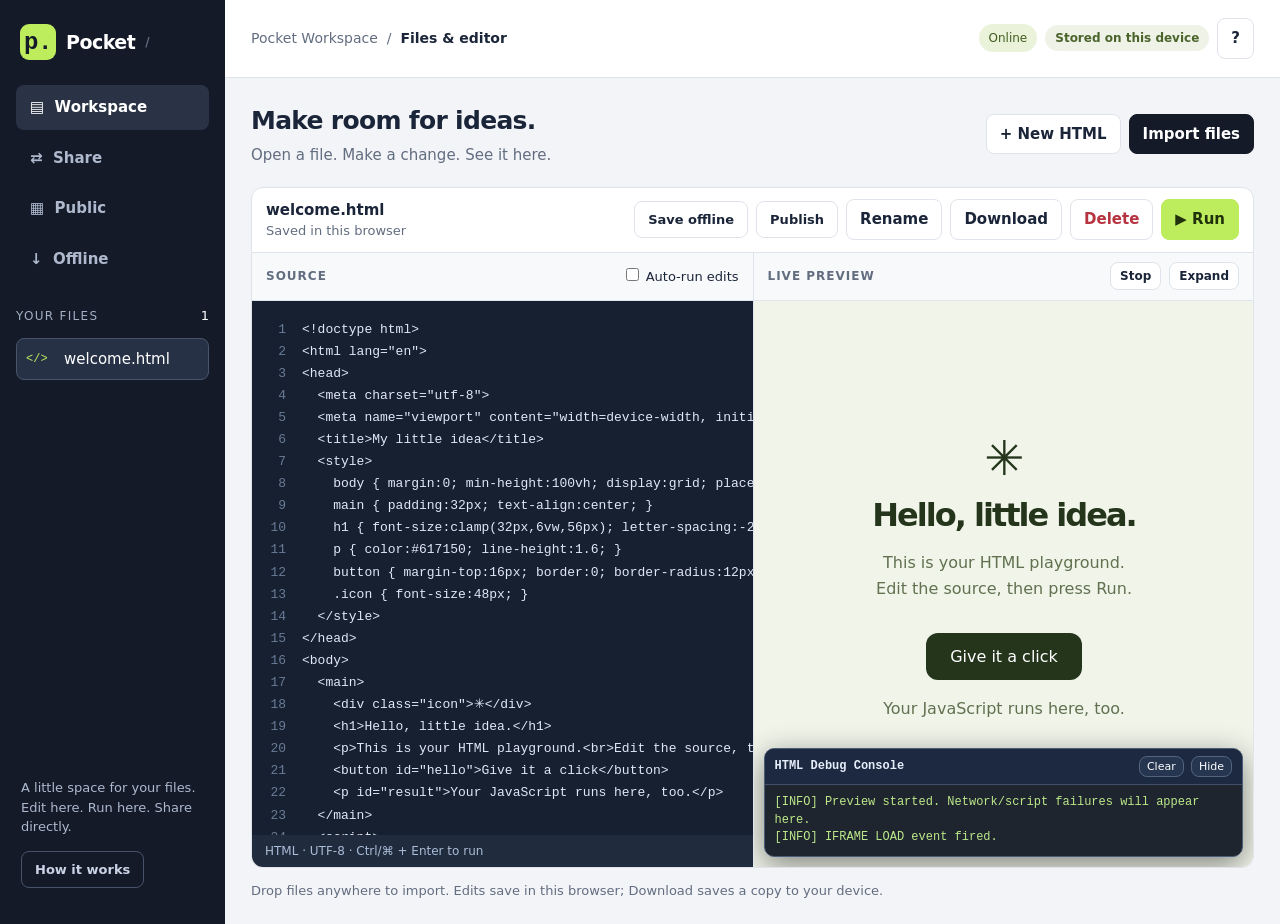
==== index.html @ 528814e5 "update 8" ====
<!doctype html>
<html lang="en"><head><meta charset="utf-8"><meta name="viewport" content="width=device-width,initial-scale=1"><meta name="theme-color" content="#141a28"><title>Pocket Workspace — create, share, keep offline</title><link rel="manifest" href="./manifest.webmanifest"><link rel="icon" href="./icon.svg" type="image/svg+xml">
<style>
:root{color-scheme:light;--bg:#f3f4f7;--paper:#fff;--ink:#1b2539;--muted:#626d80;--line:#dfe3eb;--accent:#bdec5c;--dark:#141a28;--blue:#335bd9}*{box-sizing:border-box}body{margin:0;font:15px/1.5 system-ui,-apple-system,BlinkMacSystemFont,"Segoe UI",sans-serif;color:var(--ink);background:var(--bg)}button,input,textarea,select{font:inherit}button{cursor:pointer;border:1px solid var(--line);border-radius:8px;background:#fff;color:var(--ink);padding:8px 13px;font-weight:600;white-space:nowrap}button:hover:not(:disabled){background:#eef1f7}button:disabled{opacity:.45;cursor:not-allowed}button.primary{background:var(--accent);border-color:var(--accent);color:#20310b}button.dark{background:var(--dark);color:white;border-color:var(--dark)}button.quiet{background:transparent}button.danger{color:#b63340}button:focus-visible,input:focus-visible,textarea:focus-visible,select:focus-visible{outline:3px solid #799bf5;outline-offset:2px}input,select{padding:9px 11px;border:1px solid var(--line);border-radius:7px;min-width:0;background:var(--paper);color:var(--ink)}textarea{resize:vertical}h1,h2,h3,p{margin:0}h2{font-size:25px;letter-spacing:-.7px}h3{font-size:16px}.muted{color:var(--muted)}.small{font-size:13px}.row{display:flex;align-items:center;gap:8px;flex-wrap:wrap}.spread{justify-content:space-between}.stack{display:grid;gap:14px}.hidden,[hidden]{display:none!important}.app{display:grid;grid-template-columns:225px minmax(0,1fr);min-height:100dvh}.sidebar{background:var(--dark);color:#fff;padding:24px 16px;display:flex;flex-direction:column;gap:25px;min-width:0}.brand{display:flex;gap:10px;align-items:center;padding:0 4px;font-size:19px;font-weight:750;letter-spacing:-.5px}.logo{background:var(--accent);color:var(--dark);border-radius:9px;font:700 24px monospace;display:grid;place-items:center;width:36px;height:36px}.sidebar nav{display:grid;gap:6px}.nav{border:0;color:#aeb9ce;text-align:left;background:transparent;padding:11px 14px}.nav.active{background:#2a3345;color:#fff}.sidebar .nav:hover{background:#252f41;color:#fff}.sidecaption{text-transform:uppercase;letter-spacing:1.3px;font-size:12px;color:#a2aec4}.filelist{display:grid;gap:5px;max-height:50dvh;overflow:auto;margin-top:12px}.fileitem{display:flex;align-items:center;gap:10px;min-width:0;background:transparent;border:1px solid transparent;color:#c4cede;text-align:left;font-weight:400;padding:9px}.fileitem:hover:not(:disabled){background:#252f41}.fileitem.active{border-color:#47556a;background:#263146;color:#fff}.fileitem span:last-child{overflow:hidden;text-overflow:ellipsis;white-space:nowrap}.fileicon{color:var(--accent);font:12px monospace;width:28px;flex-shrink:0}.sidebottom{margin-top:auto;color:#aeb9ce;font-size:13px;padding:12px 5px}.sidebottom button{color:#cbd4e6;border-color:#485368;margin-top:14px}.main{min-width:0}.topbar{display:flex;align-items:center;justify-content:space-between;gap:12px;padding:18px 26px;background:var(--paper);border-bottom:1px solid var(--line)}.crumb{color:var(--muted);font-size:14px}.crumb b{color:var(--ink)}.badge{border-radius:100px;background:#eef2e7;color:#4b642b;padding:4px 10px;font-size:12px;font-weight:650}.content{padding:24px 26px;max-width:1800px;margin:auto}.heading{display:flex;justify-content:space-between;align-items:center;gap:15px;margin-bottom:20px}.heading p{margin-top:5px}.toolbar{border:1px solid var(--line);background:#fff;border-radius:12px 12px 0 0;padding:11px 14px;display:flex;justify-content:space-between;align-items:center;gap:10px;flex-wrap:wrap}.filename{max-width:40vw;text-overflow:ellipsis;white-space:nowrap;overflow:hidden;font-weight:650}.workspace{border:1px solid var(--line);border-top:0;border-radius:0 0 12px 12px;background:var(--paper);overflow:hidden;display:grid;grid-template-columns:1fr 1fr;height:calc(100dvh - 285px);min-height:420px}.pane{min-width:0;display:flex;flex-direction:column;overflow:hidden}.pane+.pane{border-left:1px solid var(--line)}.panehead{padding:10px 14px;background:#f8f9fb;border-bottom:1px solid var(--line);display:flex;justify-content:space-between;align-items:center;height:48px;flex-shrink:0}.panehead button{font-size:12px;padding:4px 9px}.panehead span{font-size:12px;letter-spacing:1px;font-weight:700;color:var(--muted)}.codewrap{display:flex;flex:1;min-height:0;background:#172030;color:#dbe5f5;position:relative}.gutter{padding:18px 10px 18px 15px;white-space:pre;text-align:right;color:#697b96;font:13px/1.7 ui-monospace,SFMono-Regular,Consolas,monospace;overflow:hidden;user-select:none;min-width:44px}.editor{border:0;outline:0!important;border-radius:0;background:transparent;color:#e0e8f7;font:13px/1.7 ui-monospace,SFMono-Regular,Consolas,monospace;padding:18px 16px 18px 6px;resize:none;white-space:pre;tab-size:2;flex:1;min-width:0;min-height:0;overflow:auto}.editor::selection{background:#385783}.editor:disabled{opacity:.6}.editorfoot{font-size:12px;padding:7px 13px;background:#202b3e;color:#abbcd7}.preview{flex:1;position:relative;min-height:0;display:flex;align-items:center;justify-content:center;overflow:auto;background:#fff}.preview iframe{width:100%;height:100%;border:0;display:block;background:#fff}.preview img{max-width:100%;max-height:100%;object-fit:contain}.preview video{max-width:100%;max-height:100%}.preview audio{max-width:90%;width:380px}.preview pre{align-self:stretch;white-space:pre-wrap;overflow:auto;padding:20px;width:100%;font:14px/1.7 monospace}.empty{padding:35px;text-align:center;max-width:470px}.empty .big{font-size:40px;margin-bottom:12px;color:#8b97aa}.empty p{margin:8px 0 16px}.footnote{font-size:13px;color:var(--muted);margin-top:13px}.full-preview .editorpane{display:none}.full-preview .workspace{grid-template-columns:1fr}.full-preview .pane+.pane{border-left:0}.mobiletabs{display:none}.sharegrid{display:grid;grid-template-columns:340px minmax(0,1fr);gap:20px;align-items:start}.card{background:var(--paper);border:1px solid var(--line);border-radius:12px;padding:22px}.card h3{margin-bottom:10px}.label{font-size:13px;font-weight:650;display:block;margin-bottom:6px}.code{font:700 23px ui-monospace,Consolas,monospace;letter-spacing:3px;background:#f3f6ec;padding:16px;text-align:center;border:1px dashed #becfa3;border-radius:8px;color:#31441e;user-select:all}.divider{height:1px;background:var(--line);margin:18px 0}.status{border-radius:8px;background:#eef1f7;padding:10px 12px;font-size:14px;overflow-wrap:anywhere}.status.connected{background:#edf7db;color:#39571c}.messages{height:280px;overflow:auto;background:#f7f8fa;border:1px solid var(--line);border-radius:8px;padding:14px;display:flex;flex-direction:column;gap:10px;margin:14px 0}.message{border:1px solid var(--line);background:white;padding:10px 12px;border-radius:9px;max-width:90%;align-self:flex-start;overflow-wrap:anywhere;white-space:pre-wrap}.message.mine{background:#edf5dd;border-color:#d5e5ba;align-self:flex-end}.message label{display:block;color:var(--muted);font-size:11px;margin-bottom:3px}.message button{font-size:12px;padding:2px 6px;margin-top:7px;display:block}.message.system{font-size:12px;background:transparent;border:0;align-self:center;text-align:center;color:var(--muted)}.compose{display:flex;gap:8px}.compose textarea{border:1px solid var(--line);border-radius:8px;padding:10px;min-width:0;flex:1;min-height:70px}.transfers{display:grid;gap:10px;margin-top:14px}.transfer{border:1px solid var(--line);border-radius:8px;padding:12px;overflow-wrap:anywhere}.transfer progress{width:100%;height:7px;accent-color:#668d22;margin-top:10px}.transfer .row{margin-top:8px}.transfer p{font-size:13px;color:var(--muted);margin:5px 0}dialog{border:1px solid var(--line);border-radius:14px;padding:26px;max-width:570px;width:calc(100% - 32px);color:var(--ink);box-shadow:0 20px 100px #0003}dialog::backdrop{background:#10182a99;backdrop-filter:blur(4px)}dialog h2{font-size:22px;margin-bottom:14px}dialog p{margin-bottom:13px}dialog ul,dialog ol{padding-left:23px}dialog li{margin:8px 0}.toast{position:fixed;bottom:24px;left:50%;transform:translateX(-50%);max-width:90%;background:#18243a;color:white;border-radius:9px;padding:12px 20px;box-shadow:0 6px 25px #0003;z-index:10;font-size:14px}.dropcover{position:fixed;inset:12px;background:#172030ef;border:3px dashed var(--accent);border-radius:16px;color:white;z-index:20;display:grid;place-items:center;font-size:28px;pointer-events:none}details summary{cursor:pointer;font-weight:650;font-size:14px}details p{font-size:13px;color:var(--muted);margin-top:9px}.longinput{width:100%}@media(min-width:1600px){.workspace{height:calc(100dvh - 275px)}}@media(max-width:1100px){.app{grid-template-columns:185px 1fr}.sidebar{padding:20px 10px}.content{padding:20px 18px}.topbar{padding:16px 18px}.sharegrid{grid-template-columns:1fr}.sharegrid>.card:first-child{max-width:none}.filename{max-width:30vw}.toolbar button{padding:7px 9px}}@media(max-width:720px){.app{display:block}.sidebar{padding:12px 14px;gap:10px}.brand{font-size:17px}.logo{width:29px;height:29px;font-size:20px}.sidebar nav{display:flex;position:absolute;right:10px;top:10px}.nav{padding:8px 10px}.filearea{border-top:1px solid #344058;padding-top:10px}.filelist{display:flex;overflow:auto;margin-top:6px;max-height:100px}.fileitem{flex-shrink:0;max-width:220px}.sidebottom{display:none}.sidecaption{font-size:11px}.topbar{padding:10px 14px}.topbar .badge{display:none}.content{padding:17px 12px}.heading{align-items:flex-start;gap:10px}.heading h2{font-size:22px}.heading p{font-size:13px}.heading button{font-size:13px;padding:7px 9px}.toolbar{padding:10px}.filename{max-width:72vw}.toolbar>.row{gap:5px}.toolbar button{font-size:12px}.workspace{display:block;height:62dvh;min-height:360px}.pane{height:100%}.pane+.pane{border:0}.mobiletabs{display:flex;margin-bottom:10px;gap:8px}.mobiletabs button{flex:1}.mobiletabs .selected{background:var(--dark);color:white}.workspace .previewpane{display:none}.show-preview .workspace .editorpane{display:none}.show-preview .workspace .previewpane{display:flex}.card{padding:17px}.sharegrid{gap:15px}.heading .row{flex-wrap:wrap;justify-content:flex-end}.editor{font-size:14px}.gutter{font-size:14px}}
.debugbox{position:absolute;left:10px;right:10px;bottom:10px;max-height:42%;z-index:50;background:#101722ee;color:#e7eefb;border:1px solid #4b5d78;border-radius:10px;box-shadow:0 8px 30px #0007;font:12px/1.45 ui-monospace,Consolas,monospace;overflow:hidden}.debughead{display:flex;align-items:center;justify-content:space-between;padding:7px 10px;background:#1c2940;border-bottom:1px solid #41516a}.debuglog{padding:9px 10px;overflow:auto;max-height:240px;white-space:pre-wrap;overflow-wrap:anywhere}.debuglog .err{color:#ffb4b4}.debuglog .warn{color:#ffe39a}.debuglog .ok{color:#bde88a}.debughead button{font:11px system-ui;padding:3px 7px;background:#263650;color:#fff;border-color:#53647e}</style><link rel="stylesheet" href="./features.css"></head><body>
<div class="app"><aside class="sidebar"><div class="brand"><span class="logo">p.</span>Pocket<span class="muted" style="font-size:12px">/</span></div><nav aria-label="Main"><button class="nav active" id="workspaceNav">▤ &nbsp;Workspace</button><button class="nav" id="shareNav">⇄ &nbsp;Share</button><button class="nav" id="galleryNav">▦ &nbsp;Public</button><button class="nav" id="offlineNav">↓ &nbsp;Offline</button></nav><div class="filearea"><div class="row spread"><span class="sidecaption">Your files</span><span class="small" id="fileCount">0</span></div><div class="filelist" id="fileList"></div></div><div class="sidebottom">A little space for your files.<br>Edit here. Run here. Share directly.<br><button class="quiet" id="helpSide">How it works</button></div></aside>
<main class="main"><div class="offlinebanner">Offline mode · frozen copies stay exactly as saved.</div><header class="topbar"><div class="crumb">Pocket Workspace &nbsp;/&nbsp; <b id="sectionName">Files & editor</b></div><div class="row"><span class="connectionpill" id="networkPill">Online</span><span class="badge" id="storageBadge">Stored on this device</span><button id="helpBtn" class="quiet" aria-label="Help">?</button></div></header>
<section id="workSection" class="content"><div class="heading"><div><h2>Make room for ideas.</h2><p class="muted">Open a file. Make a change. See it here.</p></div><div class="row"><button id="newBtn">+ New HTML</button><button class="dark" id="uploadBtn">Import files</button></div></div>
<div class="mobiletabs"><button id="editorTab" class="selected">Editor</button><button id="previewTab">Preview</button></div>
<div class="toolbar"><div><div class="filename" id="fileName">welcome.html</div><div class="small muted" id="saveStatus" role="status">Ready</div></div><div class="row"><button id="saveOfflineBtn" class="featureaction">Save offline</button><button id="publishBtn" class="featureaction">Publish</button><button id="renameBtn" title="Rename selected file">Rename</button><button id="downloadBtn">Download</button><button id="deleteBtn" class="danger" title="Delete selected file">Delete</button><button id="runBtn" class="primary">▶ Run</button></div></div>
<div class="workspace"><section class="pane editorpane"><div class="panehead"><span>SOURCE</span><label class="small"><input type="checkbox" id="autoRun"> Auto-run edits</label></div><div class="codewrap"><div id="gutter" class="gutter" aria-hidden="true">1</div><textarea class="editor" id="editor" aria-label="File source editor" spellcheck="false" autocapitalize="off" autocomplete="off" autocorrect="off" wrap="off"></textarea></div><div class="editorfoot" id="editorInfo">HTML · UTF-8 · Ctrl/⌘ + Enter to run</div></section><section class="pane previewpane"><div class="panehead"><span>LIVE PREVIEW</span><div class="row"><button id="stopBtn">Stop</button><button id="expandBtn">Expand</button></div></div><div class="preview" id="preview"><div class="empty"><div class="big">▷</div><h3>Your file runs right here.</h3><p class="muted">Press Run to start the preview.</p></div></div></section></div><p class="footnote">Drop files anywhere to import. Edits save in this browser; Download saves a copy to your device.</p></section>
<section id="shareSection" class="content hidden"><div class="heading"><div><h2>From your screen to theirs.</h2><p class="muted">Pair two devices to send text and files.</p></div></div><div class="sharegrid"><div class="card stack"><div><h3>1. Make yourself available</h3><p class="muted small">Open this site on both devices, then enable sharing on each.</p></div><button id="enableShare" class="primary">Enable sharing</button><div><span class="label">Your connection code</span><div class="code" id="myCode">— — — —</div></div><button id="copyCode" disabled>Copy code</button><div class="divider" style="margin:0"></div><div><h3>2. Connect to a friend</h3><label class="label" for="remoteCode">Their connection code</label><input id="remoteCode" class="longinput" maxlength="9" placeholder="ABCD-EFGH" autocomplete="off" autocapitalize="characters" spellcheck="false"></div><button id="connectBtn" class="dark" disabled>Connect</button><div id="connectionStatus" class="status" role="status">Sharing is off</div><button id="disconnectBtn" class="hidden">Disconnect</button><div id="connectionRequest" class="hidden transfer"><strong id="requestText"></strong><div class="row"><button id="acceptConnection" class="primary">Accept</button><button id="rejectConnection">Decline</button></div></div><details><summary>Connection details</summary><p>Works on most home Wi-Fi networks. Internet is needed for the connection code service (PeerJS) and STUN. Your text and file contents use an encrypted WebRTC connection, not GitHub storage.</p><p>No automatic network scan. Codes can also work across networks; this is not restricted to your Wi-Fi. Guest Wi-Fi, VPNs, firewalls, or blocked peer connections may prevent pairing. There is no TURN relay configured.</p><p>Keep both pages open and devices awake. Share your code only with the person you want to connect to, and compare codes before accepting. One connection at a time.</p></details></div>
<div class="stack"><div class="card"><div class="row spread"><h3 style="margin:0">Text exchange</h3><span class="small muted">This session only</span></div><div class="messages" id="messages" role="log" aria-label="Text conversation"><div class="message system">Connect to send a note, a link, or a snippet.</div></div><form id="chatForm" class="compose"><textarea id="chatInput" maxlength="4000" aria-label="Message" placeholder="Write something to share…" disabled></textarea><button id="sendText" class="dark" disabled>Send</button></form></div><div class="card"><h3>File transfer</h3><p class="muted small">Send any file up to 100 MB. The other person chooses whether to accept it.</p><div class="row" style="margin-top:15px"><button id="sendFile" class="primary" disabled>Choose file to send</button><button id="sendCurrent" disabled>Send selected workspace file</button></div><div id="transfers" class="transfers"></div></div></div></div></section>

<section id="gallerySection" class="content hidden"><div class="heading featureheading"><div><h2>Everyone’s little ideas.</h2><p class="muted">HTMLs shared by the people who use this site.</p></div><div class="row"><span id="accountEmail" class="small muted"></span><button id="accountBtn">Sign in</button><button id="publicUploadBtn" class="dark">Upload HTML</button></div></div>
<div id="gallerySetupNotice" class="notice hidden">The public gallery needs a one-time setup by the site owner. <button id="setupBtn">Setup instructions</button></div>
<div class="gallerybar"><input id="gallerySearch" type="search" maxlength="100" placeholder="Find an HTML by title…" aria-label="Search public HTMLs"><button id="galleryRefresh">Refresh</button><button id="galleryMine">My uploads</button></div>
<div id="galleryStatus" class="small muted" role="status" style="margin-bottom:12px"></div><div id="galleryList" class="tiles"></div><div class="row" style="justify-content:center;margin-top:20px"><button id="galleryMore" hidden>Load more</button></div>
<p class="footnote">Public means anyone can view and download it. Edits in your workspace stay private until you publish them.</p></section>
<section id="offlineSection" class="content hidden"><div class="heading featureheading"><div><h2>Keep a copy. Keep that version.</h2><p class="muted">Preloaded HTMLs that never update themselves.</p></div><div class="row"><button id="preloadFileBtn" class="dark">Preload HTML</button><button id="offlineModeBtn">Use offline mode</button></div></div>
<div class="shelfstatus"><div><strong id="offlineAppStatus">Preparing offline access…</strong><p id="offlineAppDetail">Open this site online once to cache the app.</p></div><button id="checkOfflineBtn">Check readiness</button></div>
<div class="row spread" style="margin-bottom:15px"><span id="shelfCount" class="shelfcount">Your saved copies</span><button id="persistStorageBtn">Keep storage on this device</button></div>
<div id="offlineList" class="tiles"></div><p class="footnote">Copies belong to this browser and device. Deleting the original or publishing a new version does not change them. Clearing site data removes them; Download keeps an extra backup.</p></section>
</main></div>
<input type="file" id="publicFileInput" accept=".html,.htm,text/html" hidden><input type="file" id="preloadFileInput" accept=".html,.htm,text/html" hidden>
<dialog id="accountDialog"><form id="accountForm" class="stack"><h2 id="accountTitle">Sign in to publish</h2><p class="formnote">Anyone can browse. Sign in to publish HTMLs and manage your own uploads.</p><label>Email<input id="authEmail" class="longinput" type="email" autocomplete="email" required></label><label>Password<input id="authPassword" class="longinput" type="password" autocomplete="current-password" minlength="8" required></label><p id="authError" class="formerror" hidden></p><div class="row"><button class="dark" id="authSubmit">Sign in</button><button type="button" id="authToggle">Create account</button><button type="button" id="authClose">Cancel</button></div><p id="authNote" class="formnote"></p></form></dialog>
<dialog id="publishDialog"><form id="publishForm" class="stack"><h2 id="publishHeading">Publish to everyone</h2><p class="formnote" id="publishSource"></p><label>Title<input id="publishTitle" class="longinput" required maxlength="100"></label><label>Your public name<input id="publishAuthor" class="longinput" required maxlength="60" placeholder="Shown instead of your email"></label><label>Description<textarea id="publishDescription" class="formtextarea" maxlength="500"></textarea></label><label id="publishNewWrap" class="small" hidden><input id="publishAsNew" type="checkbox"> Publish as a separate HTML instead of updating mine</label><p class="formnote">This shares a copy with everyone. Sibling assets are embedded when imported into your workspace. Public HTML size limit: 2 MB.</p><p id="publishError" class="formerror" hidden></p><div class="row"><button id="publishSubmit" class="primary">Publish</button><button id="publishCancel" type="button">Cancel</button></div></form></dialog>
<dialog id="snapshotDialog"><h2 id="snapshotTitle">Save a frozen copy</h2><p id="snapshotProgress">Preparing…</p><p id="snapshotError" class="formerror" hidden></p><div id="snapshotWarnings" class="notice" hidden></div><div class="row"><button id="snapshotFinish" class="primary" hidden>Save this copy</button><button id="snapshotClose">Close</button></div></dialog>
<dialog id="htmlViewer" class="galleryviewer"><div class="viewerbar"><div><strong id="viewerTitle"></strong><p id="viewerSubtitle"></p></div><div class="row"><button id="viewerSave">Save offline</button><button id="viewerEdit">Edit a copy</button><button id="viewerFullscreen">Fullscreen</button><button id="viewerClose" class="dark">Close</button></div></div><iframe id="viewerFrame" title="HTML preview" sandbox="allow-scripts allow-same-origin allow-forms allow-modals allow-downloads allow-pointer-lock allow-popups allow-popups-to-escape-sandbox" allow="autoplay; fullscreen; gamepad; clipboard-read; clipboard-write" allowfullscreen></iframe></dialog>
<dialog id="featureHelp" class="featurehelp"><h2>Turn on the public gallery</h2><p>Offline saving works without an account or backend. Public uploads need one shared Supabase project for this site.</p><ol><li>Create a project at <a href="https://supabase.com/dashboard" rel="noreferrer" target="_blank">supabase.com</a>.</li><li>Run <b>supabase-setup.sql</b> from the download in its SQL Editor.</li><li>Set your GitHub Pages URL as the Auth Site URL. Use email/password sign-in; see SETUP.md for email delivery setup.</li><li>Put your project URL and <b>publishable</b> key in <b>config.js</b>. Never use a secret or service_role key.</li><li>Upload the updated config.js with the other app files. All visitors then share the same gallery.</li></ol><p>There is no build command. The included <b>SETUP.md</b> explains each step and offline limits.</p><button id="featureHelpClose" class="dark">Got it</button></dialog>

<input type="file" id="fileInput" multiple hidden><input type="file" id="transferInput" hidden>
<dialog id="nameDialog"><form id="nameForm" class="stack"><h2 id="nameTitle">New HTML file</h2><label for="nameInput">Filename</label><input id="nameInput" required maxlength="160" value="untitled.html"><div class="row" style="justify-content:flex-end"><button type="button" id="nameCancel">Cancel</button><button type="submit" class="primary">Save</button></div></form></dialog>
<dialog id="deleteDialog"><h2>Delete this file?</h2><p id="deleteText"></p><div class="row" style="justify-content:flex-end"><button id="deleteCancel">Cancel</button><button id="deleteConfirm" class="danger">Delete file</button></div></dialog>
<dialog id="helpDialog"><h2>Your pocket-sized workspace</h2><p><b>New:</b> Publish HTMLs to the Public gallery, or Save offline to pin a frozen version. Offline copies never update automatically. Open Offline to check that the app itself is ready for offline use.</p><ol><li><b>Import</b> HTML files or create a new one. Edit the source and press <b>Run</b> to execute HTML, CSS, and JavaScript in the embedded preview.</li><li><b>Download</b> exports your edited file. Your workspace saves automatically in this browser, not in your GitHub repository.</li><li><b>Share</b> pairs two devices using a code. Enable sharing on both, enter one device’s code on the other, and accept the request.</li></ol><p><b>Supported previews:</b> HTML, images, video, audio, PDFs (browser support varies), and text/code. Other files can be stored, downloaded, or transferred. Python, EXE, server code, and ZIP projects do not execute here.</p><p><b>HTML projects:</b> self-contained HTML works best. Import sibling CSS, JavaScript, and image files together for basic relative references. Build-tool projects, module imports, fetches of local files, and nested folders need a real development server.</p><p><b>Game/WebGL compatibility:</b> HTML previews support fullscreen, pointer lock, audio/autoplay, gamepad access, IndexedDB/local storage, downloads, and popups where the browser allows them. Because these permissions are needed for Unity/WebGL apps, only run HTML you trust.</p><p>Clearing site data clears saved files. Download important work. Received files are never executed automatically.</p><button id="closeHelp" class="dark">Got it</button></dialog><div id="toast" class="toast hidden" role="status"></div><div id="dropcover" class="dropcover hidden">Drop to add to your workspace</div>
<script>
'use strict';
const $=id=>document.getElementById(id), MAX=100*1024*1024, CHUNK=16*1024;
let files=[],selected=null,db=null,saveTimer,runTimer,toastTimer,runGeneration=0,previewURLs=[],nameMode='new';
const textExt=/\.(html?|css|js|mjs|json|txt|md|csv|tsv|xml|svg|yaml|yml|py|java|c|cpp|h|ts|tsx|jsx|log|sh|bat|ini|toml)$/i;
const htmlExt=/\.html?$/i;
const mime=name=>({'html':'text/html','htm':'text/html','css':'text/css','js':'text/javascript','mjs':'text/javascript','svg':'image/svg+xml','png':'image/png','jpg':'image/jpeg','jpeg':'image/jpeg','gif':'image/gif','webp':'image/webp','avif':'image/avif','mp4':'video/mp4','webm':'video/webm','mp3':'audio/mpeg','wav':'audio/wav','ogg':'audio/ogg','pdf':'application/pdf','json':'application/json'}[name.split('.').pop().toLowerCase()]||'application/octet-stream');
const isText=f=>textExt.test(f.name)||f.blob.type.startsWith('text/');
const current=()=>files.find(f=>f.id===selected);
const size=n=>n<1024?n+' B':n<1048576?(n/1024).toFixed(1)+' KB':(n/1048576).toFixed(1)+' MB';
function toast(s){$('toast').textContent=s;$('toast').classList.remove('hidden');clearTimeout(toastTimer);toastTimer=setTimeout(()=>$('toast').classList.add('hidden'),4500)}
function button(text,fn,cls=''){const b=document.createElement('button');b.textContent=text;b.className=cls;b.onclick=fn;return b}
function uid(){return crypto.randomUUID?crypto.randomUUID():Date.now().toString(36)+Math.random().toString(36).slice(2)}
function cleanName(n){return n.replace(/[\\/\x00-\x1f]/g,'_').trim().slice(0,160)||'untitled'}
function uniqueName(n){n=cleanName(n);let out=n,i=2;while(files.some(f=>f.name===out)){let p=n.lastIndexOf('.');out=p>0?n.slice(0,p)+' ('+i+++')'+n.slice(p):n+' ('+i+++')'}return out}
async function openDB(){return new Promise((resolve,reject)=>{const r=indexedDB.open('pocket-workspace-v1',2);r.onupgradeneeded=()=>{if(!r.result.objectStoreNames.contains('files'))r.result.createObjectStore('files',{keyPath:'id'});if(!r.result.objectStoreNames.contains('offline'))r.result.createObjectStore('offline',{keyPath:'id'})};r.onsuccess=()=>resolve(r.result);r.onerror=()=>reject(r.error);r.onblocked=()=>reject(new Error('Storage blocked'))})}
async function persist(f){if(!db){$('saveStatus').textContent='In memory only — download to keep';return}try{await new Promise((resolve,reject)=>{const tx=db.transaction('files','readwrite');tx.objectStore('files').put({...f});tx.oncomplete=resolve;tx.onerror=()=>reject(tx.error);tx.onabort=()=>reject(tx.error)});if(selected===f.id)$('saveStatus').textContent='Saved in this browser'}catch(e){$('storageBadge').textContent='Storage unavailable';$('saveStatus').textContent='Save failed — download a copy';toast('Browser storage is full or unavailable. Download your work.')}}
async function addFile(file,select=true){if(file.size>MAX){toast('Maximum file size is 100 MB.');return}const f={id:uid(),name:uniqueName(file.name),blob:new Blob([file],{type:file.type||mime(file.name)})};files.push(f);await persist(f);renderList();if(select)await selectFile(f.id);return f}
function renderList(){$('fileCount').textContent=files.length;$('fileList').replaceChildren();for(const f of files){const b=button('',()=>selectFile(f.id),'fileitem'+(selected===f.id?' active':''));const icon=document.createElement('span');icon.className='fileicon';icon.textContent=htmlExt.test(f.name)?'</>':isText(f)?'{ }':'▧';const label=document.createElement('span');label.textContent=f.name;b.title=f.name+' · '+size(f.blob.size);b.append(icon,label);$('fileList').append(b)}}
function updateLines(){const e=$('editor');$('gutter').textContent=Array.from({length:Math.min(e.value.split('\n').length,10000)},(_,i)=>i+1).join('\n');$('gutter').scrollTop=e.scrollTop}
function flush(){clearTimeout(saveTimer);const f=current();if(f&&isText(f)&&!$('editor').disabled){f.blob=new Blob([$ ('editor').value],{type:mime(f.name)==='application/octet-stream'?'text/plain':mime(f.name)});persist(f)}}
async function selectFile(id){flush();clearTimeout(runTimer);selected=id;const f=current();stopPreview();renderList();for(const x of ['renameBtn','downloadBtn','deleteBtn','runBtn'])$(x).disabled=!f;if(!f){$('fileName').textContent='No file selected';$('editor').value='';$('editor').disabled=true;$('saveStatus').textContent='Import a file or create an HTML';updateLines();return}$('fileName').textContent=f.name;$('saveStatus').textContent=db?'Saved in this browser':'In memory only — download to keep';const editable=isText(f)&&f.blob.size<=5*1024*1024;$('editor').disabled=!editable;const source=editable?await f.blob.text():'This file can be previewed or downloaded.\n\n'+f.name+' · '+size(f.blob.size)+(isText(f)?'\nText editing is limited to 5 MB.':'');if(selected!==id)return;$('editor').value=source;$('editorInfo').textContent=(editable?f.name.split('.').pop().toUpperCase()+' · UTF-8 · Ctrl/⌘ + Enter to run':size(f.blob.size)+' · Preview / download');updateLines();}
function stopPreview(){runGeneration++;$('preview').replaceChildren();for(const u of previewURLs)URL.revokeObjectURL(u);previewURLs=[];const d=document.createElement('div');d.className='empty';d.innerHTML='<div class="big">▷</div><h3>Ready when you are.</h3><p class="muted">Press Run to open this file here.</p>';$('preview').append(d)}
function objectURL(blob){const u=URL.createObjectURL(blob);previewURLs.push(u);return u}
function lookup(ref){try{const path=decodeURIComponent(ref.split(/[?#]/)[0]).replace(/^\.\//,'');if(/^(?:[a-z]+:|\/\/|\/|#)/i.test(ref))return null;return files.find(f=>f.name===path)}catch{return null}}
async function compiledHTML(f){
 const doc=new DOMParser().parseFromString(await f.blob.text(),'text/html'),cache=new Map();
 const assetURL=asset=>{if(!cache.has(asset.id))cache.set(asset.id,new Promise((resolve,reject)=>{const reader=new FileReader();reader.onload=()=>resolve(reader.result);reader.onerror=()=>reject(reader.error);reader.readAsDataURL(new Blob([asset.blob],{type:mime(asset.name)}))}));return cache.get(asset.id)};
 const cssRewrite=async css=>{const pattern=/url\(\s*(['"]?)([^)'"\s]+)\1\s*\)/g;let result='',last=0;for(const match of css.matchAll(pattern)){const asset=lookup(match[2]);result+=css.slice(last,match.index)+(asset?'url("'+await assetURL(asset)+'")':match[0]);last=match.index+match[0].length}return result+css.slice(last)};
 for(const link of [...doc.querySelectorAll('link[rel="stylesheet"][href]')]){const asset=lookup(link.getAttribute('href'));if(asset){const style=doc.createElement('style');style.textContent=await cssRewrite(await asset.blob.text());link.replaceWith(style)}}
 for(const style of doc.querySelectorAll('style'))style.textContent=await cssRewrite(style.textContent);
 for(const node of doc.querySelectorAll('[src],[poster],[href],[style]')){for(const attr of ['src','poster','href']){const ref=node.getAttribute(attr);if(!ref)continue;const asset=lookup(ref);if(asset)node.setAttribute(attr,await assetURL(asset))}if(node.hasAttribute('style'))node.setAttribute('style',await cssRewrite(node.getAttribute('style')))}
 for(const a of doc.querySelectorAll('[target]'))a.removeAttribute('target');return '<!doctype html>\n'+doc.documentElement.outerHTML
}
function debugPanel(){let box=document.createElement('div');box.className='debugbox';box.innerHTML='<div class="debughead"><b>HTML Debug Console</b><div><button data-clear>Clear</button> <button data-hide>Hide</button></div></div><div class="debuglog">Waiting for app messages…</div>';box.querySelector('[data-clear]').onclick=()=>box.querySelector('.debuglog').textContent='';box.querySelector('[data-hide]').onclick=()=>box.remove();return box}
function addDebug(kind,msg){let box=$('preview').querySelector('.debugbox');if(!box){box=debugPanel();$('preview').append(box)}let log=box.querySelector('.debuglog');if(log.textContent==='Waiting for app messages…')log.textContent='';let d=document.createElement('div');d.className=kind==='error'?'err':kind==='warn'?'warn':'ok';d.textContent='['+kind.toUpperCase()+'] '+msg;log.append(d);log.scrollTop=log.scrollHeight}
function instrumentHTML(html){const hook=`<script>(function(){
const send=(kind,msg)=>{try{parent.postMessage({__pwdebug:true,kind:kind,msg:String(msg)},'*')}catch(e){}};
const abs=u=>{try{return new URL(u,document.baseURI).href}catch{return String(u||'')}};
send('info','Debug hook active');send('info','Document URL: '+location.href);send('info','Base URL: '+document.baseURI);
window.addEventListener('error',e=>{const t=e.target;if(t&&t!==window){const u=t.src||t.href||'';send('error','RESOURCE FAILED <'+String(t.tagName||'?').toLowerCase()+'> — '+abs(u));return}send('error','JS ERROR — '+(e.message||'Script error')+(e.filename?' @ '+e.filename+':'+e.lineno+':'+e.colno:''))},true);
window.addEventListener('unhandledrejection',e=>send('error','UNHANDLED PROMISE — '+(e.reason&&e.reason.stack||e.reason||'unknown')));
for(const k of ['log','info','warn','error']){const old=console[k]&&console[k].bind(console);if(old)console[k]=function(){old(...arguments);if(k==='warn'||k==='error')send(k,'CONSOLE '+Array.from(arguments).map(x=>{try{return typeof x==='string'?x:JSON.stringify(x)}catch{return String(x)}}).join(' '))}}
const rawFetch=window.fetch.bind(window);window.fetch=async function(){const input=arguments[0],u=abs(input&&input.url||input);const t=performance.now();send('info','FETCH START — '+u);try{const r=await rawFetch(...arguments);const len=r.headers.get('content-length');send(r.ok?'info':'error','FETCH '+r.status+' '+r.statusText+' — '+u+(len?' — '+len+' bytes':'')+' — '+Math.round(performance.now()-t)+' ms');return r}catch(e){send('error','FETCH FAILED — '+u+' — '+(e&&e.stack||e));throw e}};
const XO=XMLHttpRequest.prototype.open,XS=XMLHttpRequest.prototype.send;XMLHttpRequest.prototype.open=function(m,u){this.__pwurl=abs(u);this.__pwmethod=m;return XO.apply(this,arguments)};XMLHttpRequest.prototype.send=function(){const x=this,t=performance.now();send('info','XHR START '+(x.__pwmethod||'')+' — '+x.__pwurl);x.addEventListener('load',()=>send(x.status>=200&&x.status<400?'info':'error','XHR '+x.status+' — '+x.__pwurl+' — '+Math.round(performance.now()-t)+' ms'));x.addEventListener('error',()=>send('error','XHR FAILED — '+x.__pwurl));return XS.apply(this,arguments)};
const OA=Element.prototype.appendChild;Element.prototype.appendChild=function(n){if(n&&n.tagName==='SCRIPT'){const u=abs(n.src);send('info','SCRIPT APPEND — '+u);n.addEventListener('error',()=>send('error','SCRIPT FAILED — '+u));n.addEventListener('load',()=>send('info','SCRIPT LOADED — '+u));if(/\/Build\/hktruffled\.loader\.js(?:[?#]|$)/i.test(u)){send('info','UNITY LOADER DIAGNOSTIC FETCH — '+u);rawFetch(u).then(r=>{send(r.ok?'info':'error','UNITY LOADER HTTP '+r.status+' — '+u);if(!r.ok)throw new Error('Unity loader HTTP '+r.status);return r.text()}).then(code=>{send('info','UNITY LOADER SOURCE RECEIVED — '+code.length+' chars');try{(0,eval)(code+'\\n//# sourceURL='+u);send('info','UNITY LOADER EVAL COMPLETE');n.dispatchEvent(new Event('load'))}catch(err){send('error','UNITY LOADER EVAL FAILED — '+(err&&err.stack||err));n.dispatchEvent(new Event('error'));throw err}}).catch(err=>send('error','UNITY LOADER FETCH/EVAL FAILED — '+(err&&err.stack||err)));return n}}return OA.call(this,n)};
try{const OI=indexedDB.open.bind(indexedDB);indexedDB.open=function(name,ver){send('info','INDEXEDDB OPEN — '+name+(ver?' v'+ver:''));const r=ver===undefined?OI(name):OI(name,ver);r.addEventListener('success',()=>send('info','INDEXEDDB READY — '+name));r.addEventListener('error',()=>send('error','INDEXEDDB FAILED — '+name+' — '+(r.error&&r.error.message||r.error)));return r}}catch(e){send('warn','IndexedDB instrumentation unavailable — '+e)}
window.addEventListener('load',()=>{send('info','WINDOW LOAD');setTimeout(()=>{for(const r of performance.getEntriesByType('resource')){if(/hktruffled|Build\//i.test(r.name))send('info','RESOURCE '+r.initiatorType+' — '+r.name+' — '+Math.round(r.duration)+' ms — '+Math.round(r.transferSize||0)+' transferred')}},1000)});
})();<\/script>`;const i=html.search(/<head[^>]*>/i);if(i>=0){const e=html.indexOf('>',i)+1;return html.slice(0,e)+hook+html.slice(e)}return hook+html}
window.addEventListener('message',e=>{if(e.data&&e.data.__pwdebug)addDebug(e.data.kind||'info',e.data.msg||'')});
async function run(){flush();stopPreview();const generation=runGeneration,f=current();if(!f)return;try{let node;const type=mime(f.name)!=='application/octet-stream'?mime(f.name):f.blob.type;if(htmlExt.test(f.name)){node=document.createElement('iframe');node.title='Sandboxed HTML preview';node.addEventListener('load',()=>setTimeout(()=>{if(generation===runGeneration)addDebug('info','IFRAME LOAD event fired.')},0));node.addEventListener('error',()=>setTimeout(()=>{if(generation===runGeneration)addDebug('error','IFRAME ERROR event fired.')},0));node.setAttribute('sandbox','allow-scripts allow-same-origin allow-forms allow-modals allow-downloads allow-pointer-lock allow-popups allow-popups-to-escape-sandbox');node.setAttribute('allow','autoplay; fullscreen; gamepad; clipboard-read; clipboard-write');node.setAttribute('allowfullscreen','');let compiled=instrumentHTML(await compiledHTML(f));const parsed=new DOMParser().parseFromString(compiled,'text/html');const base=parsed.querySelector('base[href]');const externalBase=base&&/^(?:https?:)?\/\//i.test(base.getAttribute('href')||'');if(externalBase){/* WebGL compatibility: remove unrelated analytics/ad scripts that commonly throw opaque cross-origin Script error messages. */for(const s of [...parsed.querySelectorAll('script[src]')]){if(/googletagmanager\.com|google-analytics\.com/i.test(s.src))s.remove()}for(const s of [...parsed.querySelectorAll('script:not([src])')]){if(/sidebarad|breadisgay|gtag\(/i.test(s.textContent||''))s.remove()}for(const el of [...parsed.querySelectorAll('#sidebarad1,#sidebarad2')])el.remove();/* Limit simultaneous network fetches so large split WebGL builds do not launch dozens of requests at once. */const limiter=parsed.createElement('script');limiter.textContent="(()=>{const raw=window.fetch.bind(window),limit=6;let active=0,q=[];window.fetch=function(){const a=arguments;return new Promise((resolve,reject)=>{const go=()=>{active++;raw(...a).then(resolve,reject).finally(()=>{active--;const n=q.shift();if(n)n()})};active<limit?go():q.push(go)})}})();";(parsed.head||parsed.documentElement).prepend(limiter);compiled='<!doctype html>\n'+parsed.documentElement.outerHTML;node.srcdoc=compiled;node.dataset.pocketMode='external-base-srcdoc';setTimeout(()=>{if(generation===runGeneration)addDebug('info','V8 DIAGNOSTIC: Unity loader source tracing enabled. Watch FETCH/SCRIPT/INDEXEDDB events below.')},0)}else{node.srcdoc=compiled;setTimeout(()=>{if(generation===runGeneration)addDebug('info','Preview started. Network/script failures will appear here.')},0)}}else if(type.startsWith('image/')){node=document.createElement('img');node.alt=f.name;node.src=objectURL(f.blob)}else if(type.startsWith('audio/')||type.startsWith('video/')){node=document.createElement(type.startsWith('audio/')?'audio':'video');node.controls=true;node.src=objectURL(f.blob)}else if(type==='application/pdf'){node=document.createElement('iframe');node.title='PDF preview';node.setAttribute('sandbox','allow-scripts allow-downloads');node.src=objectURL(new Blob([f.blob],{type:'application/pdf'}))}else if(isText(f)){node=document.createElement('pre');node.textContent=await f.blob.text()}else{node=document.createElement('div');node.className='empty';const h=document.createElement('h3');h.textContent='This file cannot run in a browser.';const p=document.createElement('p');p.className='muted';p.textContent=f.name+' · '+size(f.blob.size)+'\nYou can download it or send it from Share.';node.append(h,p,button('Download file',()=>download(f.blob,f.name)))}if(generation!==runGeneration)return;$('preview').replaceChildren(node);if(innerWidth<=720)setMobile(true)}catch(e){toast('Could not preview this file: '+e.message)}}
function download(blob,name){const u=URL.createObjectURL(blob),a=document.createElement('a');a.href=u;a.download=name;document.body.append(a);a.click();a.remove();setTimeout(()=>URL.revokeObjectURL(u),60000)}
function setMobile(preview){$('workSection').classList.toggle('show-preview',preview);$('previewTab').classList.toggle('selected',preview);$('editorTab').classList.toggle('selected',!preview)}
function switchTab(share){$('workSection').classList.toggle('hidden',share);$('shareSection').classList.toggle('hidden',!share);$('workspaceNav').classList.toggle('active',!share);$('shareNav').classList.toggle('active',share);$('sectionName').textContent=share?'Peer-to-peer sharing':'Files & editor'}
$('workspaceNav').onclick=()=>switchTab(false);$('shareNav').onclick=()=>switchTab(true);$('editorTab').onclick=()=>setMobile(false);$('previewTab').onclick=()=>setMobile(true);
$('uploadBtn').onclick=()=>$('fileInput').click();$('fileInput').onchange=async e=>{for(const f of e.target.files)await addFile(f);e.target.value=''};
$('editor').oninput=()=>{const f=current();if(!f)return;f.blob=new Blob([$ ('editor').value],{type:mime(f.name)});$('saveStatus').textContent='Saving…';updateLines();clearTimeout(saveTimer);saveTimer=setTimeout(()=>persist(f),350);clearTimeout(runTimer);if($('autoRun').checked)runTimer=setTimeout(run,750)};
$('editor').onscroll=()=>$('gutter').scrollTop=$('editor').scrollTop;
$('editor').onkeydown=e=>{if(e.key==='Tab'){e.preventDefault();const el=e.target;el.setRangeText('  ',el.selectionStart,el.selectionEnd,'end');el.dispatchEvent(new Event('input'))}};
document.addEventListener('keydown',e=>{if((e.ctrlKey||e.metaKey)&&e.key==='Enter'){e.preventDefault();run()}if((e.ctrlKey||e.metaKey)&&e.key==='s'){e.preventDefault();flush();toast('Saved in this browser. Use Download for a file copy.')}});
$('autoRun').onchange=()=>{if($('autoRun').checked)run();else clearTimeout(runTimer)};$('runBtn').onclick=run;$('stopBtn').onclick=()=>{clearTimeout(runTimer);$('autoRun').checked=false;stopPreview()};$('downloadBtn').onclick=()=>{flush();const f=current();if(f)download(f.blob,f.name)};
$('expandBtn').onclick=()=>{const full=$('workSection').classList.toggle('full-preview');$('expandBtn').textContent=full?'Split view':'Expand';setMobile(true)};
function nameDialog(mode){nameMode=mode;$('nameTitle').textContent=mode==='new'?'New HTML file':'Rename file';$('nameInput').value=mode==='new'?'untitled.html':current().name;$('nameDialog').showModal();$('nameInput').select()}
$('newBtn').onclick=()=>nameDialog('new');$('renameBtn').onclick=()=>nameDialog('rename');$('nameCancel').onclick=()=>$('nameDialog').close();
$('nameForm').onsubmit=async e=>{e.preventDefault();let name=cleanName($('nameInput').value);if(nameMode==='new'){if(!htmlExt.test(name))name+='.html';await addFile(new File([starter],name,{type:'text/html'}))}else{flush();const f=current();if(files.some(x=>x.id!==f.id&&x.name===name)){toast('That name is already in use.');return}f.name=name;await persist(f);await selectFile(f.id)}$('nameDialog').close()};
$('deleteBtn').onclick=()=>{$('deleteText').textContent='Remove '+current().name+' from this browser? Download a copy first if you need it.';$('deleteDialog').showModal()};$('deleteCancel').onclick=()=>$('deleteDialog').close();$('deleteConfirm').onclick=async()=>{const f=current();clearTimeout(saveTimer);selected=null;files=files.filter(x=>x.id!==f.id);if(db){try{await new Promise((resolve,reject)=>{const tx=db.transaction('files','readwrite');tx.objectStore('files').delete(f.id);tx.oncomplete=resolve;tx.onerror=reject;tx.onabort=reject})}catch{toast('Could not remove the saved copy from browser storage.')}}$('deleteDialog').close();await selectFile(files[0]?.id||null)};
for(const id of ['helpBtn','helpSide'])$(id).onclick=()=>$('helpDialog').showModal();$('closeHelp').onclick=()=>$('helpDialog').close();
let dragDepth=0;document.addEventListener('dragenter',e=>{if(e.dataTransfer.types.includes('Files')){e.preventDefault();dragDepth++;$('dropcover').classList.remove('hidden')}});document.addEventListener('dragover',e=>{if(e.dataTransfer.types.includes('Files'))e.preventDefault()});document.addEventListener('dragleave',()=>{if(--dragDepth<=0)$('dropcover').classList.add('hidden')});document.addEventListener('drop',async e=>{e.preventDefault();dragDepth=0;$('dropcover').classList.add('hidden');for(const f of e.dataTransfer.files)await addFile(f);switchTab(false)});
const starter='<!doctype html>\n<html lang="en">\n<head>\n  <meta charset="utf-8">\n  <meta name="viewport" content="width=device-width, initial-scale=1">\n  <title>My little idea</title>\n  <style>\n    body { margin:0; min-height:100vh; display:grid; place-items:center; background:#f0f4e9; color:#24351c; font-family:system-ui; }\n    main { padding:32px; text-align:center; }\n    h1 { font-size:clamp(32px,6vw,56px); letter-spacing:-2px; margin:10px 0; }\n    p { color:#617150; line-height:1.6; }\n    button { margin-top:16px; border:0; border-radius:12px; padding:14px 24px; background:#24351c; color:white; font:inherit; cursor:pointer; }\n    .icon { font-size:48px; }\n  </style>\n</head>\n<body>\n  <main>\n    <div class="icon">✳</div>\n    <h1>Hello, little idea.</h1>\n    <p>This is your HTML playground.<br>Edit the source, then press Run.</p>\n    <button id="hello">Give it a click</button>\n    <p id="result">Your JavaScript runs here, too.</p>\n  </main>\n  <script>\n    let clicks = 0;\n    document.getElementById("hello").onclick = () => {\n      document.getElementById("result").textContent = "It works! Clicks: " + (++clicks);\n    };\n  <\/script>\n</body>\n</html>';
const workspaceReady=(async()=>{try{db=await openDB();files=await new Promise((resolve,reject)=>{const r=db.transaction('files').objectStore('files').getAll();r.onsuccess=()=>resolve(r.result);r.onerror=()=>reject(r.error)})}catch{$('storageBadge').textContent='Temporary workspace';toast('Browser storage unavailable. Download files before closing.')}if(!files.length){await addFile(new File([starter],'welcome.html',{type:'text/html'}));await run()}else await selectFile(files[0].id)})();
</script>
<!-- Sharing loads only when you explicitly enable it. -->
<script>
let peer=null,conn=null,paired=false,myCode='',incomingConnection=false,connectTimer=null,shareStarting=false,txFile=null,rxFile=null,pending=new Map();
const PREFIX='pocket-v1-';
function status(s,connected=false){$('connectionStatus').textContent=s;$('connectionStatus').classList.toggle('connected',connected)}
function updateShare(){for(const id of ['chatInput','sendText','sendFile','sendCurrent'])$(id).disabled=!paired;$('connectBtn').disabled=!peer?.open||!!conn;$('disconnectBtn').classList.toggle('hidden',!conn);$('enableShare').disabled=shareStarting||!!peer?.open;$('enableShare').textContent=peer?.open?'Sharing enabled':'Enable sharing';$('copyCode').disabled=!peer?.open}
function signal(data){if(!conn?.open)throw new Error('Connection closed');conn.send(JSON.stringify(data))}
function chat(text,mine=false,system=false){const div=document.createElement('div');div.className='message'+(mine?' mine':'')+(system?' system':'');if(!system){const label=document.createElement('label');label.textContent=(mine?'You':'Peer')+' · '+new Date().toLocaleTimeString([],{hour:'2-digit',minute:'2-digit'});div.append(label)}div.append(document.createTextNode(text));if(!system)div.append(button('Copy',()=>copy(text)));$('messages').append(div);while($('messages').children.length>100)$('messages').firstChild.remove();$('messages').scrollTop=$('messages').scrollHeight}
async function copy(text){try{await navigator.clipboard.writeText(text);toast('Copied')}catch{toast('Clipboard unavailable. Select and copy the text manually.')}}
function shortCode(id){const s=id.replace(PREFIX,'');return s.slice(0,4)+'-'+s.slice(4)}
function resetConnection(message='Disconnected'){const old=conn;conn=null;paired=false;clearTimeout(connectTimer);$('connectionRequest').classList.add('hidden');if(old)old.close();for(const p of pending.values()){clearTimeout(p.timer);p.reject(new Error('Disconnected'))}pending.clear();if(rxFile){rxFile.card.info.textContent='Transfer interrupted — reconnect and resend.';rxFile.card.actions.replaceChildren();rxFile=null}if(txFile){txFile.cancelled=true;txFile.card.info.textContent='Transfer interrupted — reconnect and resend.';txFile.card.actions.replaceChildren();txFile=null}status(message);updateShare()}
function attach(c,incoming){if(conn){c.on('open',()=>c.close());return}conn=c;incomingConnection=incoming;paired=false;status(incoming?'Incoming connection…':'Connecting…');updateShare();connectTimer=setTimeout(()=>{if(conn===c&&!paired)resetConnection('Connection timed out. Check the code and Wi-Fi settings.')},60000);c.on('open',()=>{if(conn!==c)return;if(incoming){$('requestText').textContent='Connection request from '+shortCode(c.peer);$('connectionRequest').classList.remove('hidden');status('Compare their code, then accept.')}else{status('Waiting for the other person to accept…')}updateShare()});c.on('data',data=>{if(conn===c)handleData(data,c).catch(e=>{resetConnection('Transfer error: '+e.message)})});c.on('close',()=>{if(conn===c)resetConnection('Peer disconnected. You can connect again.')});c.on('error',e=>{if(conn===c)resetConnection('Connection failed. Try again on the same home Wi-Fi.')})}
function markPaired(){paired=true;clearTimeout(connectTimer);$('connectionRequest').classList.add('hidden');status('Connected to '+shortCode(conn.peer),true);chat('Connected. You can now share text and files.',false,true);updateShare()}
$('acceptConnection').onclick=()=>{if(conn?.open){signal({type:'accepted'});markPaired()}};$('rejectConnection').onclick=()=>resetConnection('Connection declined');$('disconnectBtn').onclick=()=>resetConnection();
async function loadPeerJS(){if(window.Peer)return;await new Promise((resolve,reject)=>{const s=document.createElement('script');s.src='https://cdn.jsdelivr.net/npm/peerjs@1.5.5/dist/peerjs.min.js';s.onload=resolve;s.onerror=()=>{s.remove();reject(new Error('Could not load the connection service. Check your internet connection.'))};document.head.append(s)})}
$('enableShare').onclick=async()=>{if(shareStarting)return;shareStarting=true;updateShare();status('Starting connection service…');try{await loadPeerJS();peer?.destroy();const alphabet='ABCDEFGHJKLMNPQRSTUVWXYZ23456789',bytes=crypto.getRandomValues(new Uint8Array(8));myCode=Array.from(bytes,n=>alphabet[n%alphabet.length]).join('');const p=new Peer(PREFIX+myCode,{debug:0,config:{iceServers:[{urls:'stun:stun.l.google.com:19302'}]}});peer=p;const timeout=setTimeout(()=>{if(peer===p&&!p.open){p.destroy();shareStarting=false;status('Connection service unavailable. Check internet and try again.');updateShare()}},18000);p.on('open',()=>{if(peer!==p)return;clearTimeout(timeout);shareStarting=false;$('myCode').textContent=shortCode(p.id);status('Ready. Share your code or enter theirs.');updateShare()});p.on('connection',c=>attach(c,true));p.on('error',e=>{clearTimeout(timeout);shareStarting=false;if(conn&&!paired)resetConnection('Unable to connect. Check the code and try again.');else if(!paired)status('Sharing unavailable: '+e.type+'. Try enabling again.');if(!p.open){p.destroy();if(peer===p)peer=null}updateShare()});p.on('disconnected',()=>{if(peer!==p)return;shareStarting=false;if(paired)status('Peer connected; code service offline.',true);else status('Code service disconnected. Enable sharing again.');updateShare()})}catch(e){shareStarting=false;status(e.message);updateShare()}};
$('copyCode').onclick=()=>copy($('myCode').textContent);$('connectBtn').onclick=()=>{const code=$('remoteCode').value.toUpperCase().replace(/[^A-Z0-9]/g,'');if(!/^[A-HJ-NP-Z2-9]{8}$/.test(code)){toast('Enter the eight-character code from the other device.');return}if(code===myCode){toast('Use the code from the other device.');return}try{attach(peer.connect(PREFIX+code,{serialization:'raw',reliable:true}),false)}catch(e){status('Could not start the connection. Enable sharing again.')}};
$('remoteCode').onkeydown=e=>{if(e.key==='Enter'&&!$('connectBtn').disabled)$('connectBtn').click()};
$('chatForm').onsubmit=e=>{e.preventDefault();const text=$('chatInput').value;if(!paired||!text.trim())return;try{signal({type:'text',text});chat(text,true);$('chatInput').value=''}catch{resetConnection()}};
function transferCard(name,description){const el=document.createElement('div');el.className='transfer';const title=document.createElement('strong');title.textContent=name;const info=document.createElement('p');info.textContent=description;const progress=document.createElement('progress');progress.value=0;progress.max=100;const actions=document.createElement('div');actions.className='row';el.append(title,info,progress,actions);$('transfers').prepend(el);return{el,info,progress,actions}}
function waitFor(type,id,send,timeout=30000){const key=type+':'+id;return new Promise((resolve,reject)=>{const timer=setTimeout(()=>{pending.delete(key);reject(new Error('Transfer timed out. Keep both pages open and try again.'))},timeout);pending.set(key,{resolve,reject,timer});try{send()}catch(e){clearTimeout(timer);pending.delete(key);reject(e)}})}
function settle(type,id,message){const key=type+':'+id,p=pending.get(key);if(p){clearTimeout(p.timer);pending.delete(key);p.resolve(message)}}
function cancelPending(id){for(const [key,p]of pending){if(key.endsWith(':'+id)){clearTimeout(p.timer);pending.delete(key);p.reject(new Error('Transfer cancelled'))}}}
async function hash(blob){const bytes=await blob.arrayBuffer();const digest=await crypto.subtle.digest('SHA-256',bytes);return Array.from(new Uint8Array(digest),x=>x.toString(16).padStart(2,'0')).join('')}
function cancelTransfer(id){try{signal({type:'cancel',id})}catch{}if(rxFile?.id===id){rxFile.card.info.textContent='Transfer cancelled';rxFile.card.actions.replaceChildren();rxFile=null}if(txFile?.id===id){txFile.cancelled=true;txFile.card.info.textContent='Transfer cancelled';txFile.card.actions.replaceChildren();cancelPending(id)}}
async function sendBlob(blob,name){if(!paired){toast('Connect first.');return}if(txFile){toast('Wait for the current outgoing transfer.');return}if(blob.size>MAX){toast('Maximum file size is 100 MB.');return}const id=uid(),card=transferCard(name,'Preparing '+size(blob.size)+'…'),state={id,card,cancelled:false};txFile=state;card.actions.append(button('Cancel',()=>cancelTransfer(id)));try{const digest=await hash(blob);if(state.cancelled)throw new Error('Transfer cancelled');card.info.textContent='Waiting for the other person to accept…';const answer=await waitFor('accept',id,()=>signal({type:'offer',id,name:cleanName(name),size:blob.size,mime:blob.type,hash:digest}),120000);if(!answer.ok)throw new Error('The other person declined or is already receiving a file.');for(let offset=0;offset<blob.size;offset+=CHUNK){if(state.cancelled)throw new Error('Transfer cancelled');const chunk=await blob.slice(offset,offset+CHUNK).arrayBuffer();const end=offset+chunk.byteLength;const ack=await waitFor('ack',id,()=>conn.send(chunk));if(ack.bytes!==end)throw new Error('Transfer size mismatch');card.progress.value=end/blob.size*100;card.info.textContent='Sending · '+size(end)+' / '+size(blob.size)}card.info.textContent='Verifying on the other device…';const done=await waitFor('complete',id,()=>signal({type:'end',id}),60000);if(!done.ok)throw new Error('File verification failed. Please send again.');card.progress.value=100;card.info.textContent='Delivered and verified · '+size(blob.size);card.actions.replaceChildren()}catch(e){card.info.textContent=e.message;card.actions.replaceChildren();try{signal({type:'cancel',id})}catch{}}finally{if(txFile===state)txFile=null}}
$('sendFile').onclick=()=>$('transferInput').click();$('transferInput').onchange=e=>{const f=e.target.files[0];if(f)sendBlob(f,f.name);e.target.value=''};$('sendCurrent').onclick=()=>{flush();const f=current();if(f)sendBlob(f.blob,f.name);else toast('Select a workspace file first.')};
async function handleData(data,c){if(data instanceof Blob)data=await data.arrayBuffer();if(data instanceof ArrayBuffer){if(!paired||!rxFile?.accepted||rxFile.finishing)return;const r=rxFile;if(data.byteLength>CHUNK||data.byteLength===0||r.bytes+data.byteLength>r.size){cancelTransfer(r.id);return}r.parts.push(data);r.bytes+=data.byteLength;r.last=Date.now();r.card.progress.value=r.size?r.bytes/r.size*100:100;r.card.info.textContent='Receiving · '+size(r.bytes)+' / '+size(r.size);signal({type:'ack',id:r.id,bytes:r.bytes});return}if(typeof data!=='string'||data.length>20000)return;let m;try{m=JSON.parse(data)}catch{return}if(!m||typeof m!=='object')return;if(m.type==='accepted'&&!incomingConnection&&!paired){markPaired();return}if(!paired)return;if(m.type==='text'&&typeof m.text==='string'&&m.text.length<=4000){chat(m.text);return}if(['accept','ack','complete'].includes(m.type)){settle(m.type,m.id,m);return}if(m.type==='cancel'){if(rxFile?.id===m.id){rxFile.card.info.textContent='Sender cancelled';rxFile.card.actions.replaceChildren();rxFile=null}if(txFile?.id===m.id){txFile.cancelled=true;cancelPending(m.id)}return}if(m.type==='offer'){if(typeof m.id!=='string'||m.id.length>80||typeof m.name!=='string'||m.name.length>160||!Number.isSafeInteger(m.size)||m.size<0||m.size>MAX||typeof m.hash!=='string'||!/^[a-f0-9]{64}$/.test(m.hash))return;if(rxFile){signal({type:'accept',id:m.id,ok:false});return}const card=transferCard(cleanName(m.name),'Incoming · '+size(m.size)+' · Accept to receive');const r={id:m.id,name:cleanName(m.name),size:m.size,mime:typeof m.mime==='string'?m.mime.slice(0,100):'',hash:m.hash,parts:[],bytes:0,accepted:false,finishing:false,last:Date.now(),card};rxFile=r;card.actions.append(button('Accept',()=>{if(rxFile!==r)return;r.accepted=true;r.last=Date.now();card.info.textContent='Receiving…';card.actions.replaceChildren(button('Cancel',()=>cancelTransfer(r.id)));signal({type:'accept',id:r.id,ok:true})},'primary'),button('Decline',()=>{if(rxFile!==r)return;signal({type:'accept',id:r.id,ok:false});rxFile=null;card.info.textContent='Declined';card.actions.replaceChildren()}));return}if(m.type==='end'&&rxFile?.id===m.id&&rxFile.accepted&&!rxFile.finishing){const r=rxFile;r.finishing=true;r.card.info.textContent='Checking file integrity…';const blob=new Blob(r.parts,{type:r.mime||mime(r.name)});r.parts=[];const ok=r.bytes===r.size&&(await hash(blob))===r.hash;if(conn!==c||rxFile!==r)return;signal({type:'complete',id:r.id,ok});rxFile=null;r.card.actions.replaceChildren();if(!ok){r.card.info.textContent='Verification failed. Ask the sender to try again.';return}r.card.progress.value=100;r.card.info.textContent='Received and verified · '+size(r.size);r.card.actions.append(button('Download',()=>download(blob,r.name),'primary'),button('Add to workspace',async()=>{await addFile(new File([blob],r.name,{type:blob.type}));switchTab(false);toast('Added to workspace. Press Run when ready.')}),button('Dismiss',()=>r.card.el.remove()))}}
setInterval(()=>{if(rxFile&&!rxFile.finishing&&Date.now()-rxFile.last>(rxFile.accepted?60000:125000)){const r=rxFile;cancelTransfer(r.id);r.card.info.textContent='Transfer expired. Ask the sender to try again.'}},10000);
window.addEventListener('pagehide',()=>{flush();peer?.destroy()});
</script><script src="./config.js"></script><script src="./snapshot.js"></script><script src="./features.js"></script></body></html>
---- features.css ----
.gallerybar{display:flex;gap:10px;align-items:center;flex-wrap:wrap;margin:18px 0}.gallerybar input{flex:1;min-width:170px}.tiles{display:grid;grid-template-columns:repeat(auto-fill,minmax(260px,1fr));gap:16px}.tile{border:1px solid var(--line);background:white;border-radius:12px;padding:20px;min-width:0;display:flex;flex-direction:column;align-items:flex-start;gap:10px}.tile h3{font-size:19px;overflow-wrap:anywhere;letter-spacing:-.3px}.tile p{overflow-wrap:anywhere;white-space:pre-wrap}.tile .row{margin-top:auto;padding-top:6px}.tile .typebadge{font:12px ui-monospace,monospace;letter-spacing:.7px;background:#eef4e4;color:#3e5d1b;border-radius:5px;padding:4px 7px}.tile .byline{font-size:12px;color:var(--muted)}.shelfstatus{padding:15px 18px;border:1px solid var(--line);background:white;border-radius:10px;display:flex;justify-content:space-between;align-items:center;gap:12px;flex-wrap:wrap;margin-bottom:17px}.shelfstatus p{font-size:13px;color:var(--muted);margin-top:3px}.offlinebadge{background:#283448;color:white}.notice{background:#fff7df;border:1px solid #e6d59c;border-radius:9px;padding:14px 17px;line-height:1.6;margin-bottom:16px;font-size:14px}.notice a{color:#3155bf}.featureempty{border:1px dashed #bfc8d5;border-radius:12px;grid-column:1/-1;padding:35px;text-align:center;background:#f8f9fb}.featureempty h3{margin-bottom:7px}.featureempty p{color:var(--muted);max-width:580px;margin:auto}.featureempty button{margin-top:16px}.formerror{color:#a52332;background:#fff1f2;padding:10px;border-radius:7px;font-size:14px;white-space:pre-wrap}.formnote{color:var(--muted);font-size:13px}.formtextarea{width:100%;padding:10px;border:1px solid var(--line);border-radius:7px;min-height:75px}#accountEmail{max-width:200px;overflow:hidden;text-overflow:ellipsis}.connectionpill{font-size:12px;border-radius:20px;background:#eaf3da;color:#405d1f;padding:5px 10px}.connectionpill.off{background:#f6e8d2;color:#75501c}.galleryviewer{width:min(1100px,calc(100% - 28px));max-width:none;height:calc(100dvh - 50px);padding:0;overflow:hidden}.galleryviewer[open]{display:flex;flex-direction:column}.viewerbar{padding:13px 17px;border-bottom:1px solid var(--line);display:flex;justify-content:space-between;align-items:center;gap:12px;flex-wrap:wrap}.viewerbar strong{overflow-wrap:anywhere}.viewerbar p{font-size:12px;color:var(--muted);margin:2px 0 0}.galleryviewer iframe{border:0;flex:1;width:100%;min-height:0;background:white}.featurehelp{max-width:800px}.featurehelp code{word-break:break-all}.featurehelp .card{padding:14px;margin:12px 0}.featurehelp a{color:var(--blue)}.publishradio{padding:12px;background:#f3f6ed;border-radius:7px}.toolbar .featureaction{font-size:13px}.main .topbar{flex-wrap:wrap}.setup-actions{display:flex;gap:10px;flex-wrap:wrap}.secondarynav{font-size:14px}.frozen-note{font-size:12px;border-left:3px solid #bbdf72;padding-left:9px;color:#586647}.shelfcount{font-size:14px;color:var(--muted)}#publishBusy[hidden]{display:none}.offlinebanner{display:none;background:#eaf0df;border-bottom:1px solid #cbd8b5;padding:8px 20px;font-size:13px;color:#405526}.offline-mode .offlinebanner{display:block}.offline-mode #shareNav{opacity:.5}.gallery-loading{opacity:.65;pointer-events:none}.meter{font:12px ui-monospace,monospace;color:var(--muted)}@media(max-width:720px){.sidebar nav{position:static;display:grid;grid-template-columns:repeat(4,minmax(0,1fr));gap:4px}.sidebar .nav{font-size:12px;padding:9px 3px;text-align:center;white-space:normal}.sidebar{gap:10px}.brand{justify-content:flex-start}.tiles{grid-template-columns:1fr}.toolbar .featureaction{font-size:12px}.topbar .crumb{font-size:12px}.heading.featureheading{flex-direction:column;align-items:stretch}.heading.featureheading .row{justify-content:flex-start}.galleryviewer{height:calc(100dvh - 20px);width:calc(100% - 14px)}.viewerbar{padding:10px}.shelfstatus{padding:12px}.content .heading.featureheading p{font-size:14px}}

/* Fullscreen HTML runner */
.galleryviewer:fullscreen{width:100vw;max-width:none;height:100dvh;max-height:none;margin:0;border:0;border-radius:0;padding:0;background:white}
.galleryviewer:-webkit-full-screen{width:100vw;max-width:none;height:100dvh;max-height:none;margin:0;border:0;border-radius:0;padding:0;background:white}
.galleryviewer:fullscreen .viewerbar,.galleryviewer:-webkit-full-screen .viewerbar{flex:0 0 auto}
.galleryviewer:fullscreen iframe,.galleryviewer:-webkit-full-screen iframe{width:100%;height:100%;flex:1;min-height:0}
.galleryviewer.viewer-fallback-fullscreen{position:fixed;inset:0;width:100vw;height:100dvh;max-width:none;max-height:none;margin:0;border:0;border-radius:0;padding:0;z-index:9999}
body.viewer-fullscreen-fallback{overflow:hidden}
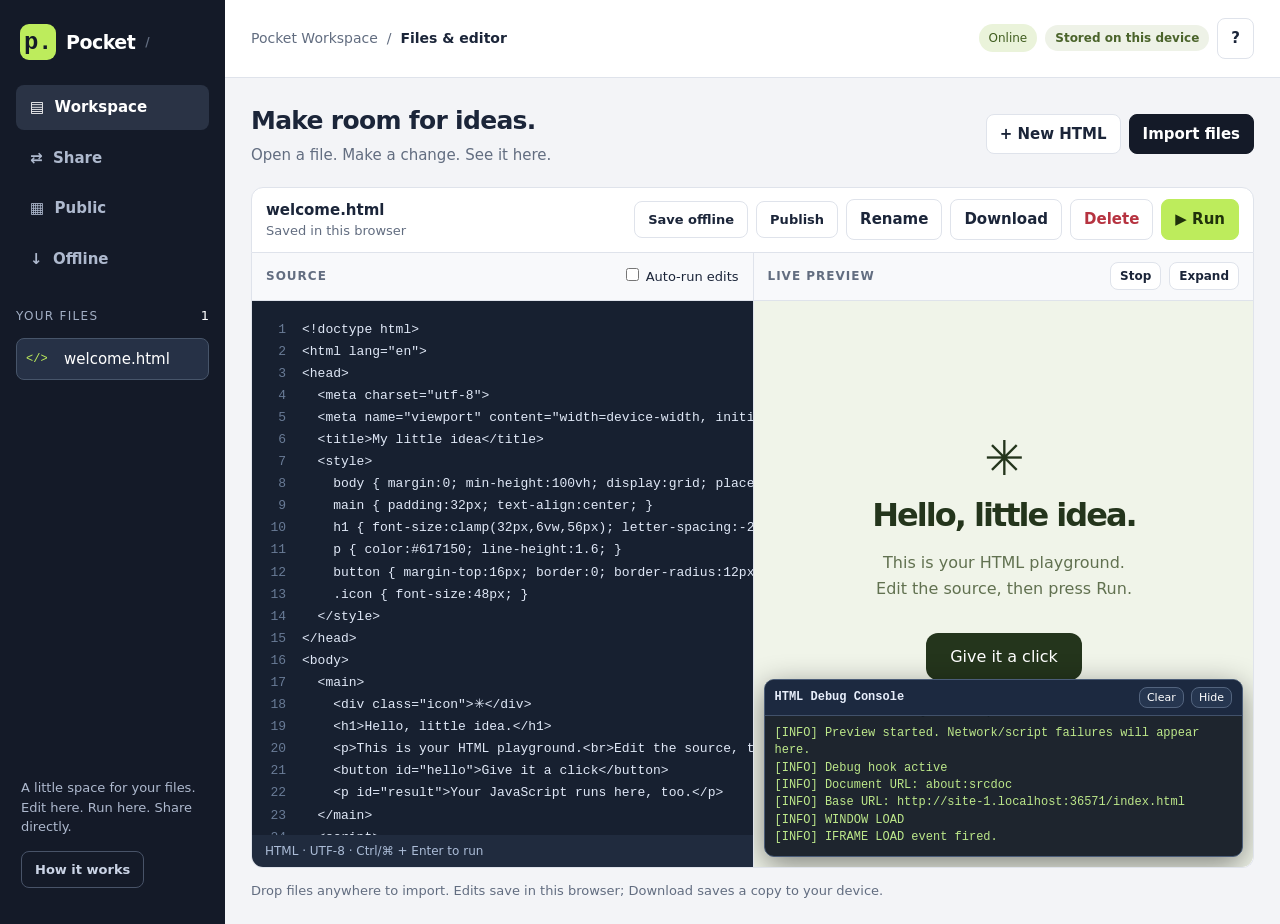
==== commit 34c89993: "edit 9" ====
--- a/index.html
+++ b/index.html
@@ -78,12 +78,12 @@
 for(const k of ['log','info','warn','error']){const old=console[k]&&console[k].bind(console);if(old)console[k]=function(){old(...arguments);if(k==='warn'||k==='error')send(k,'CONSOLE '+Array.from(arguments).map(x=>{try{return typeof x==='string'?x:JSON.stringify(x)}catch{return String(x)}}).join(' '))}}
 const rawFetch=window.fetch.bind(window);window.fetch=async function(){const input=arguments[0],u=abs(input&&input.url||input);const t=performance.now();send('info','FETCH START — '+u);try{const r=await rawFetch(...arguments);const len=r.headers.get('content-length');send(r.ok?'info':'error','FETCH '+r.status+' '+r.statusText+' — '+u+(len?' — '+len+' bytes':'')+' — '+Math.round(performance.now()-t)+' ms');return r}catch(e){send('error','FETCH FAILED — '+u+' — '+(e&&e.stack||e));throw e}};
 const XO=XMLHttpRequest.prototype.open,XS=XMLHttpRequest.prototype.send;XMLHttpRequest.prototype.open=function(m,u){this.__pwurl=abs(u);this.__pwmethod=m;return XO.apply(this,arguments)};XMLHttpRequest.prototype.send=function(){const x=this,t=performance.now();send('info','XHR START '+(x.__pwmethod||'')+' — '+x.__pwurl);x.addEventListener('load',()=>send(x.status>=200&&x.status<400?'info':'error','XHR '+x.status+' — '+x.__pwurl+' — '+Math.round(performance.now()-t)+' ms'));x.addEventListener('error',()=>send('error','XHR FAILED — '+x.__pwurl));return XS.apply(this,arguments)};
-const OA=Element.prototype.appendChild;Element.prototype.appendChild=function(n){if(n&&n.tagName==='SCRIPT'){const u=abs(n.src);send('info','SCRIPT APPEND — '+u);n.addEventListener('error',()=>send('error','SCRIPT FAILED — '+u));n.addEventListener('load',()=>send('info','SCRIPT LOADED — '+u));if(/\/Build\/hktruffled\.loader\.js(?:[?#]|$)/i.test(u)){send('info','UNITY LOADER DIAGNOSTIC FETCH — '+u);rawFetch(u).then(r=>{send(r.ok?'info':'error','UNITY LOADER HTTP '+r.status+' — '+u);if(!r.ok)throw new Error('Unity loader HTTP '+r.status);return r.text()}).then(code=>{send('info','UNITY LOADER SOURCE RECEIVED — '+code.length+' chars');try{(0,eval)(code+'\\n//# sourceURL='+u);send('info','UNITY LOADER EVAL COMPLETE');n.dispatchEvent(new Event('load'))}catch(err){send('error','UNITY LOADER EVAL FAILED — '+(err&&err.stack||err));n.dispatchEvent(new Event('error'));throw err}}).catch(err=>send('error','UNITY LOADER FETCH/EVAL FAILED — '+(err&&err.stack||err)));return n}}return OA.call(this,n)};
+const OA=Element.prototype.appendChild;Element.prototype.appendChild=function(n){if(n&&n.tagName==='SCRIPT'){const u=abs(n.src);send('info','SCRIPT APPEND — '+u);n.addEventListener('error',()=>send('error','SCRIPT FAILED — '+u));n.addEventListener('load',()=>send('info','SCRIPT LOADED — '+u))}return OA.call(this,n)};
 try{const OI=indexedDB.open.bind(indexedDB);indexedDB.open=function(name,ver){send('info','INDEXEDDB OPEN — '+name+(ver?' v'+ver:''));const r=ver===undefined?OI(name):OI(name,ver);r.addEventListener('success',()=>send('info','INDEXEDDB READY — '+name));r.addEventListener('error',()=>send('error','INDEXEDDB FAILED — '+name+' — '+(r.error&&r.error.message||r.error)));return r}}catch(e){send('warn','IndexedDB instrumentation unavailable — '+e)}
 window.addEventListener('load',()=>{send('info','WINDOW LOAD');setTimeout(()=>{for(const r of performance.getEntriesByType('resource')){if(/hktruffled|Build\//i.test(r.name))send('info','RESOURCE '+r.initiatorType+' — '+r.name+' — '+Math.round(r.duration)+' ms — '+Math.round(r.transferSize||0)+' transferred')}},1000)});
 })();<\/script>`;const i=html.search(/<head[^>]*>/i);if(i>=0){const e=html.indexOf('>',i)+1;return html.slice(0,e)+hook+html.slice(e)}return hook+html}
 window.addEventListener('message',e=>{if(e.data&&e.data.__pwdebug)addDebug(e.data.kind||'info',e.data.msg||'')});
-async function run(){flush();stopPreview();const generation=runGeneration,f=current();if(!f)return;try{let node;const type=mime(f.name)!=='application/octet-stream'?mime(f.name):f.blob.type;if(htmlExt.test(f.name)){node=document.createElement('iframe');node.title='Sandboxed HTML preview';node.addEventListener('load',()=>setTimeout(()=>{if(generation===runGeneration)addDebug('info','IFRAME LOAD event fired.')},0));node.addEventListener('error',()=>setTimeout(()=>{if(generation===runGeneration)addDebug('error','IFRAME ERROR event fired.')},0));node.setAttribute('sandbox','allow-scripts allow-same-origin allow-forms allow-modals allow-downloads allow-pointer-lock allow-popups allow-popups-to-escape-sandbox');node.setAttribute('allow','autoplay; fullscreen; gamepad; clipboard-read; clipboard-write');node.setAttribute('allowfullscreen','');let compiled=instrumentHTML(await compiledHTML(f));const parsed=new DOMParser().parseFromString(compiled,'text/html');const base=parsed.querySelector('base[href]');const externalBase=base&&/^(?:https?:)?\/\//i.test(base.getAttribute('href')||'');if(externalBase){/* WebGL compatibility: remove unrelated analytics/ad scripts that commonly throw opaque cross-origin Script error messages. */for(const s of [...parsed.querySelectorAll('script[src]')]){if(/googletagmanager\.com|google-analytics\.com/i.test(s.src))s.remove()}for(const s of [...parsed.querySelectorAll('script:not([src])')]){if(/sidebarad|breadisgay|gtag\(/i.test(s.textContent||''))s.remove()}for(const el of [...parsed.querySelectorAll('#sidebarad1,#sidebarad2')])el.remove();/* Limit simultaneous network fetches so large split WebGL builds do not launch dozens of requests at once. */const limiter=parsed.createElement('script');limiter.textContent="(()=>{const raw=window.fetch.bind(window),limit=6;let active=0,q=[];window.fetch=function(){const a=arguments;return new Promise((resolve,reject)=>{const go=()=>{active++;raw(...a).then(resolve,reject).finally(()=>{active--;const n=q.shift();if(n)n()})};active<limit?go():q.push(go)})}})();";(parsed.head||parsed.documentElement).prepend(limiter);compiled='<!doctype html>\n'+parsed.documentElement.outerHTML;node.srcdoc=compiled;node.dataset.pocketMode='external-base-srcdoc';setTimeout(()=>{if(generation===runGeneration)addDebug('info','V8 DIAGNOSTIC: Unity loader source tracing enabled. Watch FETCH/SCRIPT/INDEXEDDB events below.')},0)}else{node.srcdoc=compiled;setTimeout(()=>{if(generation===runGeneration)addDebug('info','Preview started. Network/script failures will appear here.')},0)}}else if(type.startsWith('image/')){node=document.createElement('img');node.alt=f.name;node.src=objectURL(f.blob)}else if(type.startsWith('audio/')||type.startsWith('video/')){node=document.createElement(type.startsWith('audio/')?'audio':'video');node.controls=true;node.src=objectURL(f.blob)}else if(type==='application/pdf'){node=document.createElement('iframe');node.title='PDF preview';node.setAttribute('sandbox','allow-scripts allow-downloads');node.src=objectURL(new Blob([f.blob],{type:'application/pdf'}))}else if(isText(f)){node=document.createElement('pre');node.textContent=await f.blob.text()}else{node=document.createElement('div');node.className='empty';const h=document.createElement('h3');h.textContent='This file cannot run in a browser.';const p=document.createElement('p');p.className='muted';p.textContent=f.name+' · '+size(f.blob.size)+'\nYou can download it or send it from Share.';node.append(h,p,button('Download file',()=>download(f.blob,f.name)))}if(generation!==runGeneration)return;$('preview').replaceChildren(node);if(innerWidth<=720)setMobile(true)}catch(e){toast('Could not preview this file: '+e.message)}}
+async function run(){flush();stopPreview();const generation=runGeneration,f=current();if(!f)return;try{let node;const type=mime(f.name)!=='application/octet-stream'?mime(f.name):f.blob.type;if(htmlExt.test(f.name)){node=document.createElement('iframe');node.title='Sandboxed HTML preview';node.addEventListener('load',()=>setTimeout(()=>{if(generation===runGeneration)addDebug('info','IFRAME LOAD event fired.')},0));node.addEventListener('error',()=>setTimeout(()=>{if(generation===runGeneration)addDebug('error','IFRAME ERROR event fired.')},0));node.setAttribute('sandbox','allow-scripts allow-same-origin allow-forms allow-modals allow-downloads allow-pointer-lock allow-popups allow-popups-to-escape-sandbox');node.setAttribute('allow','autoplay; fullscreen; gamepad; clipboard-read; clipboard-write');node.setAttribute('allowfullscreen','');let compiled=instrumentHTML(await compiledHTML(f));const parsed=new DOMParser().parseFromString(compiled,'text/html');const base=parsed.querySelector('base[href]');const externalBase=base&&/^(?:https?:)?\/\//i.test(base.getAttribute('href')||'');if(externalBase){/* WebGL compatibility: remove unrelated analytics/ad scripts that commonly throw opaque cross-origin Script error messages. */for(const s of [...parsed.querySelectorAll('script[src]')]){if(/googletagmanager\.com|google-analytics\.com/i.test(s.src))s.remove()}for(const s of [...parsed.querySelectorAll('script:not([src])')]){if(/sidebarad|breadisgay|gtag\(/i.test(s.textContent||''))s.remove()}for(const el of [...parsed.querySelectorAll('#sidebarad1,#sidebarad2')])el.remove();/* V9: do not alter window.fetch or request scheduling. */compiled='<!doctype html>\n'+parsed.documentElement.outerHTML;node.srcdoc=compiled;node.dataset.pocketMode='external-base-srcdoc';setTimeout(()=>{if(generation===runGeneration)addDebug('info','V9 DIAGNOSTIC: stable inner hook restored; no loader interception.')},0)}else{node.srcdoc=compiled;setTimeout(()=>{if(generation===runGeneration)addDebug('info','Preview started. Network/script failures will appear here.')},0)}}else if(type.startsWith('image/')){node=document.createElement('img');node.alt=f.name;node.src=objectURL(f.blob)}else if(type.startsWith('audio/')||type.startsWith('video/')){node=document.createElement(type.startsWith('audio/')?'audio':'video');node.controls=true;node.src=objectURL(f.blob)}else if(type==='application/pdf'){node=document.createElement('iframe');node.title='PDF preview';node.setAttribute('sandbox','allow-scripts allow-downloads');node.src=objectURL(new Blob([f.blob],{type:'application/pdf'}))}else if(isText(f)){node=document.createElement('pre');node.textContent=await f.blob.text()}else{node=document.createElement('div');node.className='empty';const h=document.createElement('h3');h.textContent='This file cannot run in a browser.';const p=document.createElement('p');p.className='muted';p.textContent=f.name+' · '+size(f.blob.size)+'\nYou can download it or send it from Share.';node.append(h,p,button('Download file',()=>download(f.blob,f.name)))}if(generation!==runGeneration)return;$('preview').replaceChildren(node);if(innerWidth<=720)setMobile(true)}catch(e){toast('Could not preview this file: '+e.message)}}
 function download(blob,name){const u=URL.createObjectURL(blob),a=document.createElement('a');a.href=u;a.download=name;document.body.append(a);a.click();a.remove();setTimeout(()=>URL.revokeObjectURL(u),60000)}
 function setMobile(preview){$('workSection').classList.toggle('show-preview',preview);$('previewTab').classList.toggle('selected',preview);$('editorTab').classList.toggle('selected',!preview)}
 function switchTab(share){$('workSection').classList.toggle('hidden',share);$('shareSection').classList.toggle('hidden',!share);$('workspaceNav').classList.toggle('active',!share);$('shareNav').classList.toggle('active',share);$('sectionName').textContent=share?'Peer-to-peer sharing':'Files & editor'}
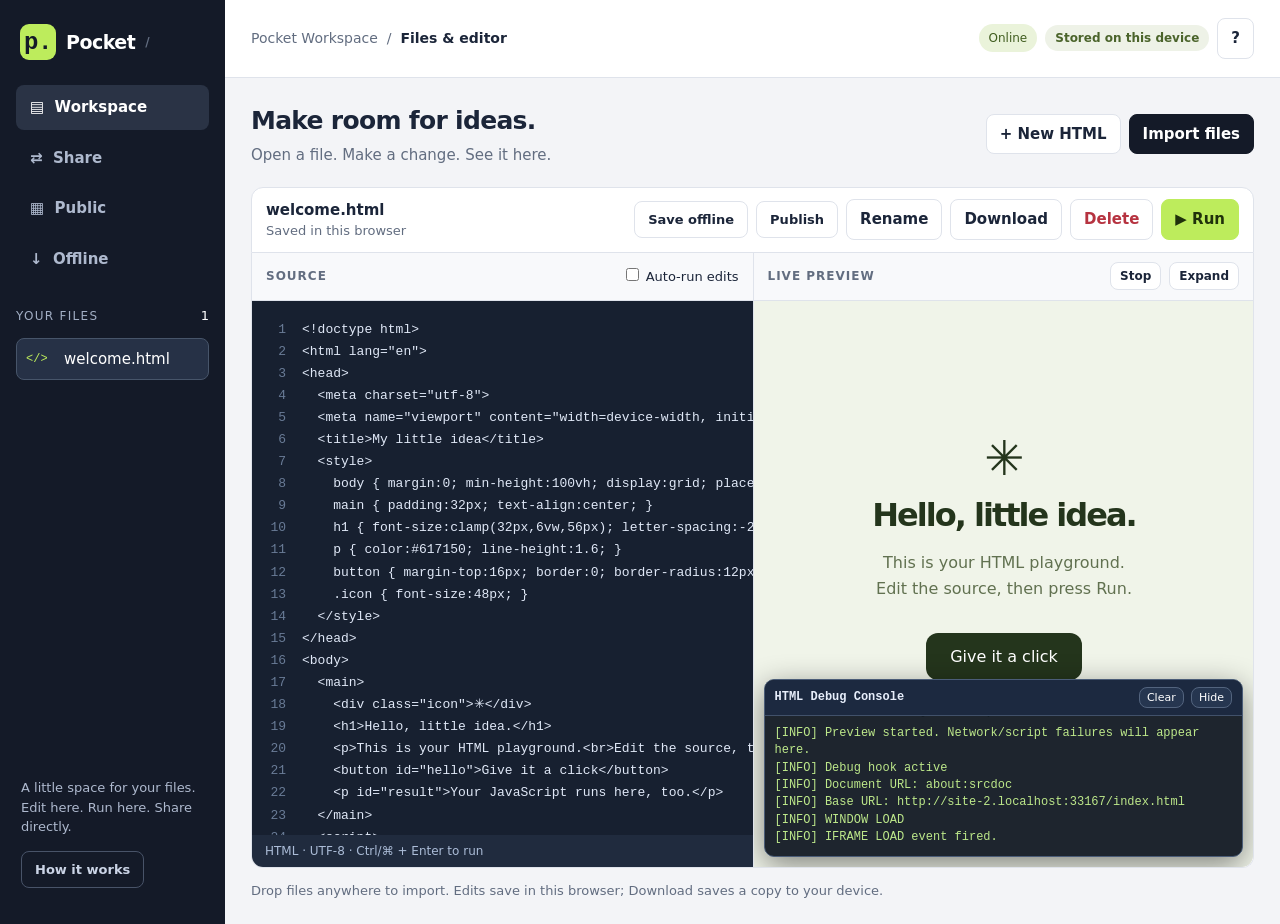
==== commit 5c31d329: "edit 10" ====
--- a/index.html
+++ b/index.html
@@ -83,7 +83,7 @@
 window.addEventListener('load',()=>{send('info','WINDOW LOAD');setTimeout(()=>{for(const r of performance.getEntriesByType('resource')){if(/hktruffled|Build\//i.test(r.name))send('info','RESOURCE '+r.initiatorType+' — '+r.name+' — '+Math.round(r.duration)+' ms — '+Math.round(r.transferSize||0)+' transferred')}},1000)});
 })();<\/script>`;const i=html.search(/<head[^>]*>/i);if(i>=0){const e=html.indexOf('>',i)+1;return html.slice(0,e)+hook+html.slice(e)}return hook+html}
 window.addEventListener('message',e=>{if(e.data&&e.data.__pwdebug)addDebug(e.data.kind||'info',e.data.msg||'')});
-async function run(){flush();stopPreview();const generation=runGeneration,f=current();if(!f)return;try{let node;const type=mime(f.name)!=='application/octet-stream'?mime(f.name):f.blob.type;if(htmlExt.test(f.name)){node=document.createElement('iframe');node.title='Sandboxed HTML preview';node.addEventListener('load',()=>setTimeout(()=>{if(generation===runGeneration)addDebug('info','IFRAME LOAD event fired.')},0));node.addEventListener('error',()=>setTimeout(()=>{if(generation===runGeneration)addDebug('error','IFRAME ERROR event fired.')},0));node.setAttribute('sandbox','allow-scripts allow-same-origin allow-forms allow-modals allow-downloads allow-pointer-lock allow-popups allow-popups-to-escape-sandbox');node.setAttribute('allow','autoplay; fullscreen; gamepad; clipboard-read; clipboard-write');node.setAttribute('allowfullscreen','');let compiled=instrumentHTML(await compiledHTML(f));const parsed=new DOMParser().parseFromString(compiled,'text/html');const base=parsed.querySelector('base[href]');const externalBase=base&&/^(?:https?:)?\/\//i.test(base.getAttribute('href')||'');if(externalBase){/* WebGL compatibility: remove unrelated analytics/ad scripts that commonly throw opaque cross-origin Script error messages. */for(const s of [...parsed.querySelectorAll('script[src]')]){if(/googletagmanager\.com|google-analytics\.com/i.test(s.src))s.remove()}for(const s of [...parsed.querySelectorAll('script:not([src])')]){if(/sidebarad|breadisgay|gtag\(/i.test(s.textContent||''))s.remove()}for(const el of [...parsed.querySelectorAll('#sidebarad1,#sidebarad2')])el.remove();/* V9: do not alter window.fetch or request scheduling. */compiled='<!doctype html>\n'+parsed.documentElement.outerHTML;node.srcdoc=compiled;node.dataset.pocketMode='external-base-srcdoc';setTimeout(()=>{if(generation===runGeneration)addDebug('info','V9 DIAGNOSTIC: stable inner hook restored; no loader interception.')},0)}else{node.srcdoc=compiled;setTimeout(()=>{if(generation===runGeneration)addDebug('info','Preview started. Network/script failures will appear here.')},0)}}else if(type.startsWith('image/')){node=document.createElement('img');node.alt=f.name;node.src=objectURL(f.blob)}else if(type.startsWith('audio/')||type.startsWith('video/')){node=document.createElement(type.startsWith('audio/')?'audio':'video');node.controls=true;node.src=objectURL(f.blob)}else if(type==='application/pdf'){node=document.createElement('iframe');node.title='PDF preview';node.setAttribute('sandbox','allow-scripts allow-downloads');node.src=objectURL(new Blob([f.blob],{type:'application/pdf'}))}else if(isText(f)){node=document.createElement('pre');node.textContent=await f.blob.text()}else{node=document.createElement('div');node.className='empty';const h=document.createElement('h3');h.textContent='This file cannot run in a browser.';const p=document.createElement('p');p.className='muted';p.textContent=f.name+' · '+size(f.blob.size)+'\nYou can download it or send it from Share.';node.append(h,p,button('Download file',()=>download(f.blob,f.name)))}if(generation!==runGeneration)return;$('preview').replaceChildren(node);if(innerWidth<=720)setMobile(true)}catch(e){toast('Could not preview this file: '+e.message)}}
+async function run(){flush();stopPreview();const generation=runGeneration,f=current();if(!f)return;try{let node;const type=mime(f.name)!=='application/octet-stream'?mime(f.name):f.blob.type;if(htmlExt.test(f.name)){node=document.createElement('iframe');node.title='Sandboxed HTML preview';node.addEventListener('load',()=>setTimeout(()=>{if(generation===runGeneration)addDebug('info','IFRAME LOAD event fired.')},0));node.addEventListener('error',()=>setTimeout(()=>{if(generation===runGeneration)addDebug('error','IFRAME ERROR event fired.')},0));node.setAttribute('sandbox','allow-scripts allow-same-origin allow-forms allow-modals allow-downloads allow-pointer-lock allow-popups allow-popups-to-escape-sandbox');node.setAttribute('allow','autoplay; fullscreen; gamepad; clipboard-read; clipboard-write');node.setAttribute('allowfullscreen','');const rawHTML=await f.blob.text();const rawBaseMatch=rawHTML.match(/<base\s+[^>]*href=[\"']([^\"']+)[\"']/i);const rawExternalBase=!!(rawBaseMatch&&/^(?:https?:)?\/\//i.test(rawBaseMatch[1]||''));let compiled=rawExternalBase?instrumentHTML(rawHTML):instrumentHTML(await compiledHTML(f));const parsed=new DOMParser().parseFromString(compiled,'text/html');const base=parsed.querySelector('base[href]');const externalBase=base&&/^(?:https?:)?\/\//i.test(base.getAttribute('href')||'');if(externalBase){/* V10: preserve external WebGL launcher source byte-for-byte except the diagnostic hook; DOMParser reserialization is intentionally skipped. */node.srcdoc=compiled;node.dataset.pocketMode='external-base-raw-srcdoc';setTimeout(()=>{if(generation===runGeneration)addDebug('info','V10: raw WebGL source preserved; DOMParser serialization bypassed.')},0)}else{node.srcdoc=compiled;setTimeout(()=>{if(generation===runGeneration)addDebug('info','Preview started. Network/script failures will appear here.')},0)}}else if(type.startsWith('image/')){node=document.createElement('img');node.alt=f.name;node.src=objectURL(f.blob)}else if(type.startsWith('audio/')||type.startsWith('video/')){node=document.createElement(type.startsWith('audio/')?'audio':'video');node.controls=true;node.src=objectURL(f.blob)}else if(type==='application/pdf'){node=document.createElement('iframe');node.title='PDF preview';node.setAttribute('sandbox','allow-scripts allow-downloads');node.src=objectURL(new Blob([f.blob],{type:'application/pdf'}))}else if(isText(f)){node=document.createElement('pre');node.textContent=await f.blob.text()}else{node=document.createElement('div');node.className='empty';const h=document.createElement('h3');h.textContent='This file cannot run in a browser.';const p=document.createElement('p');p.className='muted';p.textContent=f.name+' · '+size(f.blob.size)+'\nYou can download it or send it from Share.';node.append(h,p,button('Download file',()=>download(f.blob,f.name)))}if(generation!==runGeneration)return;$('preview').replaceChildren(node);if(innerWidth<=720)setMobile(true)}catch(e){toast('Could not preview this file: '+e.message)}}
 function download(blob,name){const u=URL.createObjectURL(blob),a=document.createElement('a');a.href=u;a.download=name;document.body.append(a);a.click();a.remove();setTimeout(()=>URL.revokeObjectURL(u),60000)}
 function setMobile(preview){$('workSection').classList.toggle('show-preview',preview);$('previewTab').classList.toggle('selected',preview);$('editorTab').classList.toggle('selected',!preview)}
 function switchTab(share){$('workSection').classList.toggle('hidden',share);$('shareSection').classList.toggle('hidden',!share);$('workspaceNav').classList.toggle('active',!share);$('shareNav').classList.toggle('active',share);$('sectionName').textContent=share?'Peer-to-peer sharing':'Files & editor'}
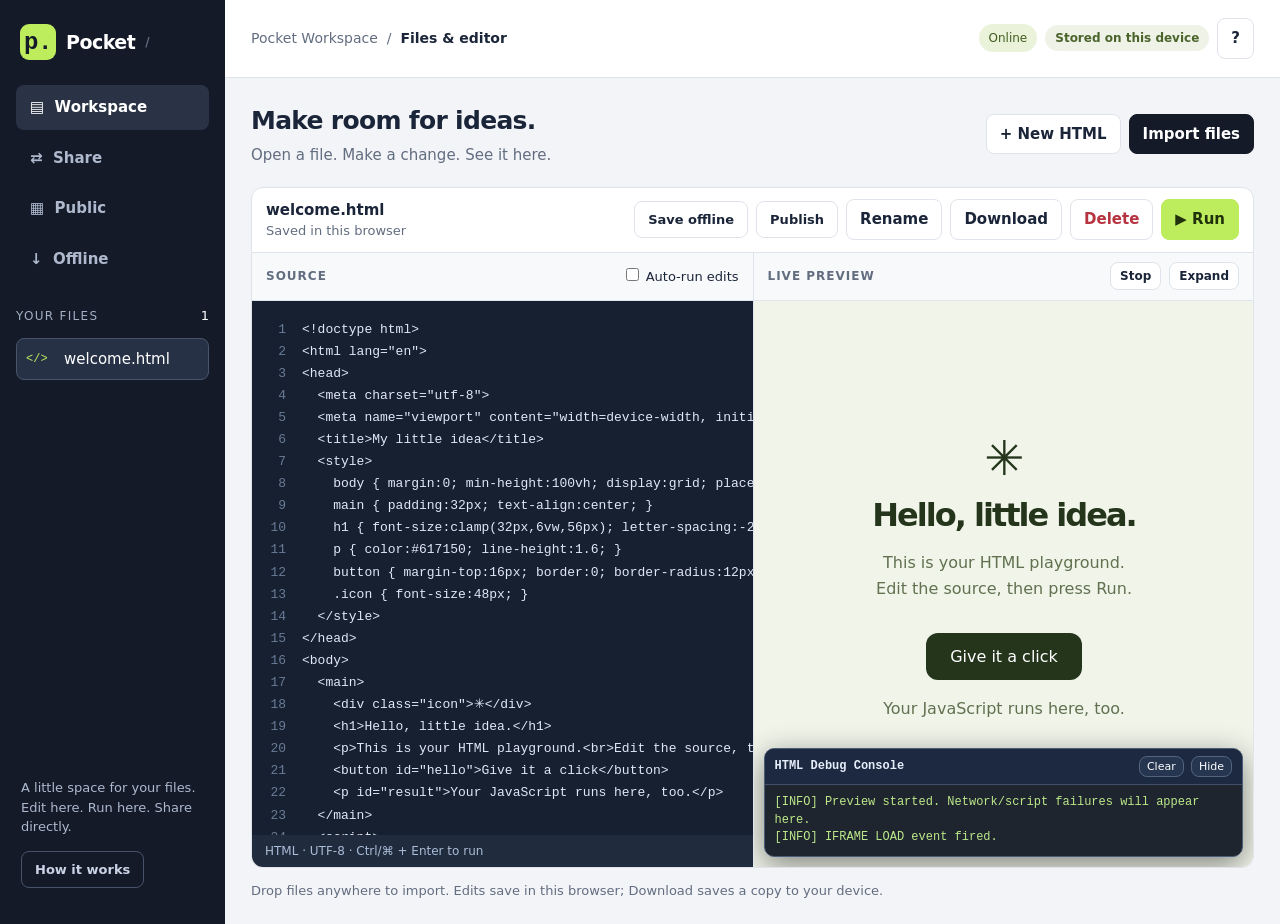
==== commit f6175f94: "edit 11" ====
--- a/index.html
+++ b/index.html
@@ -78,12 +78,12 @@
 for(const k of ['log','info','warn','error']){const old=console[k]&&console[k].bind(console);if(old)console[k]=function(){old(...arguments);if(k==='warn'||k==='error')send(k,'CONSOLE '+Array.from(arguments).map(x=>{try{return typeof x==='string'?x:JSON.stringify(x)}catch{return String(x)}}).join(' '))}}
 const rawFetch=window.fetch.bind(window);window.fetch=async function(){const input=arguments[0],u=abs(input&&input.url||input);const t=performance.now();send('info','FETCH START — '+u);try{const r=await rawFetch(...arguments);const len=r.headers.get('content-length');send(r.ok?'info':'error','FETCH '+r.status+' '+r.statusText+' — '+u+(len?' — '+len+' bytes':'')+' — '+Math.round(performance.now()-t)+' ms');return r}catch(e){send('error','FETCH FAILED — '+u+' — '+(e&&e.stack||e));throw e}};
 const XO=XMLHttpRequest.prototype.open,XS=XMLHttpRequest.prototype.send;XMLHttpRequest.prototype.open=function(m,u){this.__pwurl=abs(u);this.__pwmethod=m;return XO.apply(this,arguments)};XMLHttpRequest.prototype.send=function(){const x=this,t=performance.now();send('info','XHR START '+(x.__pwmethod||'')+' — '+x.__pwurl);x.addEventListener('load',()=>send(x.status>=200&&x.status<400?'info':'error','XHR '+x.status+' — '+x.__pwurl+' — '+Math.round(performance.now()-t)+' ms'));x.addEventListener('error',()=>send('error','XHR FAILED — '+x.__pwurl));return XS.apply(this,arguments)};
-const OA=Element.prototype.appendChild;Element.prototype.appendChild=function(n){if(n&&n.tagName==='SCRIPT'){const u=abs(n.src);send('info','SCRIPT APPEND — '+u);n.addEventListener('error',()=>send('error','SCRIPT FAILED — '+u));n.addEventListener('load',()=>send('info','SCRIPT LOADED — '+u))}return OA.call(this,n)};
+const OA=Element.prototype.appendChild;Element.prototype.appendChild=function(n){if(n&&n.tagName==='SCRIPT'){const host=this,u=abs(n.src);send('info','SCRIPT APPEND — '+u);n.addEventListener('error',()=>send('error','SCRIPT FAILED — '+u));n.addEventListener('load',()=>send('info','SCRIPT LOADED — '+u));if(/\/Build\/hktruffled\.loader\.js(?:[?#]|$)/i.test(u)){send('info','UNITY LOADER LOCALIZE — '+u);(async()=>{try{const r=await rawFetch(u,{mode:'cors',credentials:'omit'});if(!r.ok)throw new Error('HTTP '+r.status+' '+r.statusText);const src=await r.text();send('info','UNITY LOADER FETCHED — '+src.length+' chars');n.removeAttribute('src');n.textContent=src+'\n//# sourceURL='+u;OA.call(host,n);send('info','UNITY LOADER EXECUTED LOCALLY — '+u);n.dispatchEvent(new Event('load'))}catch(e){send('error','UNITY LOADER LOCALIZE FAILED — '+(e&&e.stack||e));n.dispatchEvent(new Event('error'))}})();return n}}return OA.call(this,n)};
 try{const OI=indexedDB.open.bind(indexedDB);indexedDB.open=function(name,ver){send('info','INDEXEDDB OPEN — '+name+(ver?' v'+ver:''));const r=ver===undefined?OI(name):OI(name,ver);r.addEventListener('success',()=>send('info','INDEXEDDB READY — '+name));r.addEventListener('error',()=>send('error','INDEXEDDB FAILED — '+name+' — '+(r.error&&r.error.message||r.error)));return r}}catch(e){send('warn','IndexedDB instrumentation unavailable — '+e)}
 window.addEventListener('load',()=>{send('info','WINDOW LOAD');setTimeout(()=>{for(const r of performance.getEntriesByType('resource')){if(/hktruffled|Build\//i.test(r.name))send('info','RESOURCE '+r.initiatorType+' — '+r.name+' — '+Math.round(r.duration)+' ms — '+Math.round(r.transferSize||0)+' transferred')}},1000)});
 })();<\/script>`;const i=html.search(/<head[^>]*>/i);if(i>=0){const e=html.indexOf('>',i)+1;return html.slice(0,e)+hook+html.slice(e)}return hook+html}
 window.addEventListener('message',e=>{if(e.data&&e.data.__pwdebug)addDebug(e.data.kind||'info',e.data.msg||'')});
-async function run(){flush();stopPreview();const generation=runGeneration,f=current();if(!f)return;try{let node;const type=mime(f.name)!=='application/octet-stream'?mime(f.name):f.blob.type;if(htmlExt.test(f.name)){node=document.createElement('iframe');node.title='Sandboxed HTML preview';node.addEventListener('load',()=>setTimeout(()=>{if(generation===runGeneration)addDebug('info','IFRAME LOAD event fired.')},0));node.addEventListener('error',()=>setTimeout(()=>{if(generation===runGeneration)addDebug('error','IFRAME ERROR event fired.')},0));node.setAttribute('sandbox','allow-scripts allow-same-origin allow-forms allow-modals allow-downloads allow-pointer-lock allow-popups allow-popups-to-escape-sandbox');node.setAttribute('allow','autoplay; fullscreen; gamepad; clipboard-read; clipboard-write');node.setAttribute('allowfullscreen','');const rawHTML=await f.blob.text();const rawBaseMatch=rawHTML.match(/<base\s+[^>]*href=[\"']([^\"']+)[\"']/i);const rawExternalBase=!!(rawBaseMatch&&/^(?:https?:)?\/\//i.test(rawBaseMatch[1]||''));let compiled=rawExternalBase?instrumentHTML(rawHTML):instrumentHTML(await compiledHTML(f));const parsed=new DOMParser().parseFromString(compiled,'text/html');const base=parsed.querySelector('base[href]');const externalBase=base&&/^(?:https?:)?\/\//i.test(base.getAttribute('href')||'');if(externalBase){/* V10: preserve external WebGL launcher source byte-for-byte except the diagnostic hook; DOMParser reserialization is intentionally skipped. */node.srcdoc=compiled;node.dataset.pocketMode='external-base-raw-srcdoc';setTimeout(()=>{if(generation===runGeneration)addDebug('info','V10: raw WebGL source preserved; DOMParser serialization bypassed.')},0)}else{node.srcdoc=compiled;setTimeout(()=>{if(generation===runGeneration)addDebug('info','Preview started. Network/script failures will appear here.')},0)}}else if(type.startsWith('image/')){node=document.createElement('img');node.alt=f.name;node.src=objectURL(f.blob)}else if(type.startsWith('audio/')||type.startsWith('video/')){node=document.createElement(type.startsWith('audio/')?'audio':'video');node.controls=true;node.src=objectURL(f.blob)}else if(type==='application/pdf'){node=document.createElement('iframe');node.title='PDF preview';node.setAttribute('sandbox','allow-scripts allow-downloads');node.src=objectURL(new Blob([f.blob],{type:'application/pdf'}))}else if(isText(f)){node=document.createElement('pre');node.textContent=await f.blob.text()}else{node=document.createElement('div');node.className='empty';const h=document.createElement('h3');h.textContent='This file cannot run in a browser.';const p=document.createElement('p');p.className='muted';p.textContent=f.name+' · '+size(f.blob.size)+'\nYou can download it or send it from Share.';node.append(h,p,button('Download file',()=>download(f.blob,f.name)))}if(generation!==runGeneration)return;$('preview').replaceChildren(node);if(innerWidth<=720)setMobile(true)}catch(e){toast('Could not preview this file: '+e.message)}}
+async function run(){flush();stopPreview();const generation=runGeneration,f=current();if(!f)return;try{let node;const type=mime(f.name)!=='application/octet-stream'?mime(f.name):f.blob.type;if(htmlExt.test(f.name)){node=document.createElement('iframe');node.title='Sandboxed HTML preview';node.addEventListener('load',()=>setTimeout(()=>{if(generation===runGeneration)addDebug('info','IFRAME LOAD event fired.')},0));node.addEventListener('error',()=>setTimeout(()=>{if(generation===runGeneration)addDebug('error','IFRAME ERROR event fired.')},0));node.setAttribute('sandbox','allow-scripts allow-same-origin allow-forms allow-modals allow-downloads allow-pointer-lock allow-popups allow-popups-to-escape-sandbox');node.setAttribute('allow','autoplay; fullscreen; gamepad; clipboard-read; clipboard-write');node.setAttribute('allowfullscreen','');const rawHTML=await f.blob.text();const rawBaseMatch=rawHTML.match(/<base\s+[^>]*href=[\"']([^\"']+)[\"']/i);const rawExternalBase=!!(rawBaseMatch&&/^(?:https?:)?\/\//i.test(rawBaseMatch[1]||''));let externalHTML=rawHTML;if(rawExternalBase&&/hktruffled\.loader\.js/i.test(externalHTML)){externalHTML=externalHTML.replace(/<link\b[^>]*href=[\"']TemplateData\/style\.css[\"'][^>]*>/i,'<!-- Pocket: missing TemplateData/style.css omitted -->')}let compiled=rawExternalBase?instrumentHTML(externalHTML):instrumentHTML(await compiledHTML(f));const parsed=new DOMParser().parseFromString(compiled,'text/html');const base=parsed.querySelector('base[href]');const externalBase=base&&/^(?:https?:)?\/\//i.test(base.getAttribute('href')||'');if(externalBase){/* V11: preserve external WebGL launcher source; omit known-missing template CSS; localize Unity loader for same-frame execution and detailed errors. */node.srcdoc=compiled;node.dataset.pocketMode='external-base-raw-srcdoc';setTimeout(()=>{if(generation===runGeneration)addDebug('info','V11: raw WebGL source preserved; missing template CSS omitted; Unity loader localization enabled.')},0)}else{node.srcdoc=compiled;setTimeout(()=>{if(generation===runGeneration)addDebug('info','Preview started. Network/script failures will appear here.')},0)}}else if(type.startsWith('image/')){node=document.createElement('img');node.alt=f.name;node.src=objectURL(f.blob)}else if(type.startsWith('audio/')||type.startsWith('video/')){node=document.createElement(type.startsWith('audio/')?'audio':'video');node.controls=true;node.src=objectURL(f.blob)}else if(type==='application/pdf'){node=document.createElement('iframe');node.title='PDF preview';node.setAttribute('sandbox','allow-scripts allow-downloads');node.src=objectURL(new Blob([f.blob],{type:'application/pdf'}))}else if(isText(f)){node=document.createElement('pre');node.textContent=await f.blob.text()}else{node=document.createElement('div');node.className='empty';const h=document.createElement('h3');h.textContent='This file cannot run in a browser.';const p=document.createElement('p');p.className='muted';p.textContent=f.name+' · '+size(f.blob.size)+'\nYou can download it or send it from Share.';node.append(h,p,button('Download file',()=>download(f.blob,f.name)))}if(generation!==runGeneration)return;$('preview').replaceChildren(node);if(innerWidth<=720)setMobile(true)}catch(e){toast('Could not preview this file: '+e.message)}}
 function download(blob,name){const u=URL.createObjectURL(blob),a=document.createElement('a');a.href=u;a.download=name;document.body.append(a);a.click();a.remove();setTimeout(()=>URL.revokeObjectURL(u),60000)}
 function setMobile(preview){$('workSection').classList.toggle('show-preview',preview);$('previewTab').classList.toggle('selected',preview);$('editorTab').classList.toggle('selected',!preview)}
 function switchTab(share){$('workSection').classList.toggle('hidden',share);$('shareSection').classList.toggle('hidden',!share);$('workspaceNav').classList.toggle('active',!share);$('shareNav').classList.toggle('active',share);$('sectionName').textContent=share?'Peer-to-peer sharing':'Files & editor'}
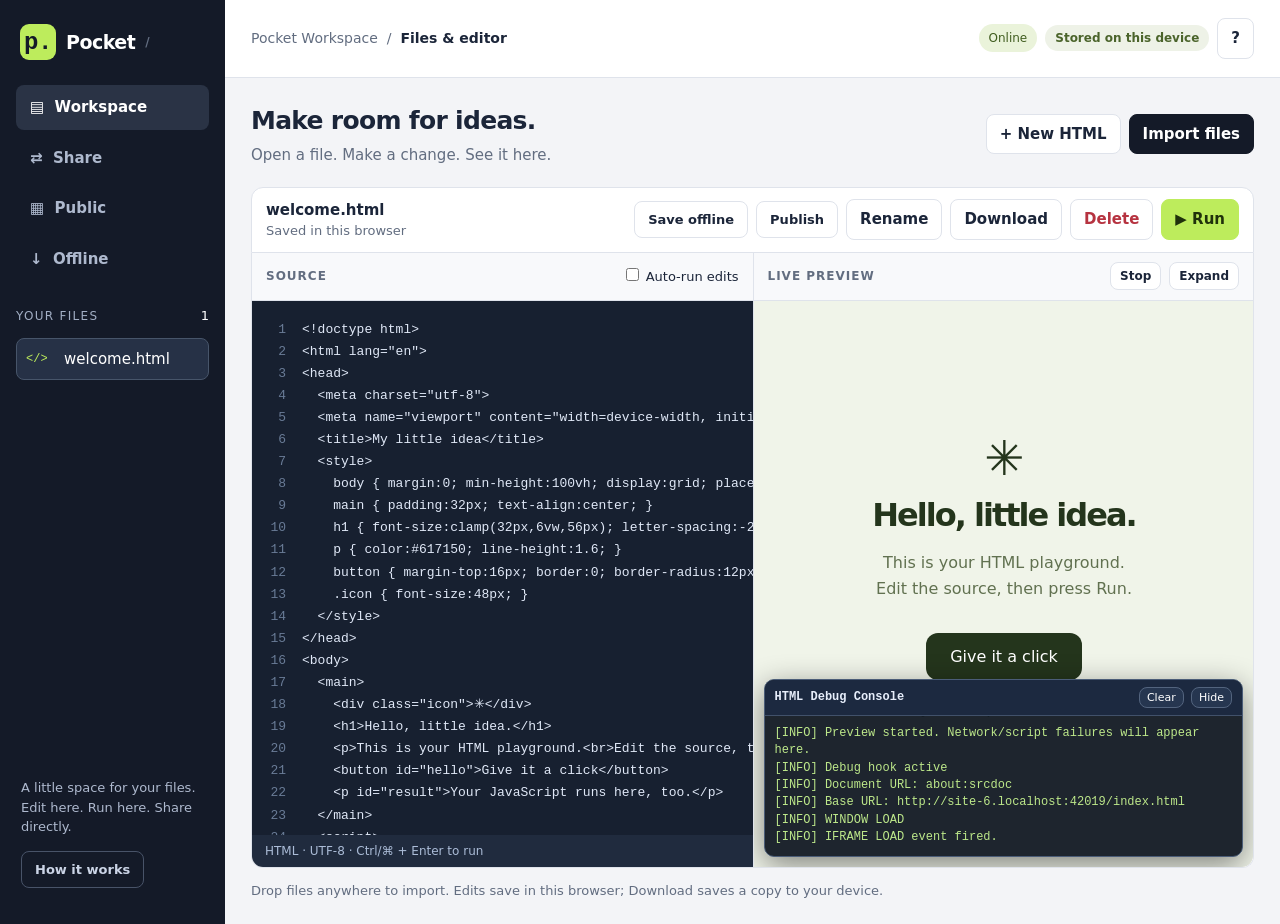
==== commit d2cde60a: "edit 14" ====
--- a/index.html
+++ b/index.html
@@ -78,12 +78,12 @@
 for(const k of ['log','info','warn','error']){const old=console[k]&&console[k].bind(console);if(old)console[k]=function(){old(...arguments);if(k==='warn'||k==='error')send(k,'CONSOLE '+Array.from(arguments).map(x=>{try{return typeof x==='string'?x:JSON.stringify(x)}catch{return String(x)}}).join(' '))}}
 const rawFetch=window.fetch.bind(window);window.fetch=async function(){const input=arguments[0],u=abs(input&&input.url||input);const t=performance.now();send('info','FETCH START — '+u);try{const r=await rawFetch(...arguments);const len=r.headers.get('content-length');send(r.ok?'info':'error','FETCH '+r.status+' '+r.statusText+' — '+u+(len?' — '+len+' bytes':'')+' — '+Math.round(performance.now()-t)+' ms');return r}catch(e){send('error','FETCH FAILED — '+u+' — '+(e&&e.stack||e));throw e}};
 const XO=XMLHttpRequest.prototype.open,XS=XMLHttpRequest.prototype.send;XMLHttpRequest.prototype.open=function(m,u){this.__pwurl=abs(u);this.__pwmethod=m;return XO.apply(this,arguments)};XMLHttpRequest.prototype.send=function(){const x=this,t=performance.now();send('info','XHR START '+(x.__pwmethod||'')+' — '+x.__pwurl);x.addEventListener('load',()=>send(x.status>=200&&x.status<400?'info':'error','XHR '+x.status+' — '+x.__pwurl+' — '+Math.round(performance.now()-t)+' ms'));x.addEventListener('error',()=>send('error','XHR FAILED — '+x.__pwurl));return XS.apply(this,arguments)};
-const OA=Element.prototype.appendChild;Element.prototype.appendChild=function(n){if(n&&n.tagName==='SCRIPT'){const host=this,u=abs(n.src);send('info','SCRIPT APPEND — '+u);n.addEventListener('error',()=>send('error','SCRIPT FAILED — '+u));n.addEventListener('load',()=>send('info','SCRIPT LOADED — '+u));if(/\/Build\/hktruffled\.loader\.js(?:[?#]|$)/i.test(u)){send('info','UNITY LOADER LOCALIZE — '+u);(async()=>{try{const r=await rawFetch(u,{mode:'cors',credentials:'omit'});if(!r.ok)throw new Error('HTTP '+r.status+' '+r.statusText);const src=await r.text();send('info','UNITY LOADER FETCHED — '+src.length+' chars');n.removeAttribute('src');n.textContent=src+'\n//# sourceURL='+u;OA.call(host,n);send('info','UNITY LOADER EXECUTED LOCALLY — '+u);n.dispatchEvent(new Event('load'))}catch(e){send('error','UNITY LOADER LOCALIZE FAILED — '+(e&&e.stack||e));n.dispatchEvent(new Event('error'))}})();return n}}return OA.call(this,n)};
+const OA=Element.prototype.appendChild;Element.prototype.appendChild=function(n){if(n&&n.tagName==='SCRIPT'){const u=abs(n.src);send('info','SCRIPT APPEND — '+u);n.addEventListener('error',()=>send('error','SCRIPT FAILED — '+u));n.addEventListener('load',()=>send('info','SCRIPT LOADED — '+u))}return OA.call(this,n)};
 try{const OI=indexedDB.open.bind(indexedDB);indexedDB.open=function(name,ver){send('info','INDEXEDDB OPEN — '+name+(ver?' v'+ver:''));const r=ver===undefined?OI(name):OI(name,ver);r.addEventListener('success',()=>send('info','INDEXEDDB READY — '+name));r.addEventListener('error',()=>send('error','INDEXEDDB FAILED — '+name+' — '+(r.error&&r.error.message||r.error)));return r}}catch(e){send('warn','IndexedDB instrumentation unavailable — '+e)}
 window.addEventListener('load',()=>{send('info','WINDOW LOAD');setTimeout(()=>{for(const r of performance.getEntriesByType('resource')){if(/hktruffled|Build\//i.test(r.name))send('info','RESOURCE '+r.initiatorType+' — '+r.name+' — '+Math.round(r.duration)+' ms — '+Math.round(r.transferSize||0)+' transferred')}},1000)});
 })();<\/script>`;const i=html.search(/<head[^>]*>/i);if(i>=0){const e=html.indexOf('>',i)+1;return html.slice(0,e)+hook+html.slice(e)}return hook+html}
 window.addEventListener('message',e=>{if(e.data&&e.data.__pwdebug)addDebug(e.data.kind||'info',e.data.msg||'')});
-async function run(){flush();stopPreview();const generation=runGeneration,f=current();if(!f)return;try{let node;const type=mime(f.name)!=='application/octet-stream'?mime(f.name):f.blob.type;if(htmlExt.test(f.name)){node=document.createElement('iframe');node.title='Sandboxed HTML preview';node.addEventListener('load',()=>setTimeout(()=>{if(generation===runGeneration)addDebug('info','IFRAME LOAD event fired.')},0));node.addEventListener('error',()=>setTimeout(()=>{if(generation===runGeneration)addDebug('error','IFRAME ERROR event fired.')},0));node.setAttribute('sandbox','allow-scripts allow-same-origin allow-forms allow-modals allow-downloads allow-pointer-lock allow-popups allow-popups-to-escape-sandbox');node.setAttribute('allow','autoplay; fullscreen; gamepad; clipboard-read; clipboard-write');node.setAttribute('allowfullscreen','');const rawHTML=await f.blob.text();const rawBaseMatch=rawHTML.match(/<base\s+[^>]*href=[\"']([^\"']+)[\"']/i);const rawExternalBase=!!(rawBaseMatch&&/^(?:https?:)?\/\//i.test(rawBaseMatch[1]||''));let externalHTML=rawHTML;if(rawExternalBase&&/hktruffled\.loader\.js/i.test(externalHTML)){externalHTML=externalHTML.replace(/<link\b[^>]*href=[\"']TemplateData\/style\.css[\"'][^>]*>/i,'<!-- Pocket: missing TemplateData/style.css omitted -->')}let compiled=rawExternalBase?instrumentHTML(externalHTML):instrumentHTML(await compiledHTML(f));const parsed=new DOMParser().parseFromString(compiled,'text/html');const base=parsed.querySelector('base[href]');const externalBase=base&&/^(?:https?:)?\/\//i.test(base.getAttribute('href')||'');if(externalBase){/* V11: preserve external WebGL launcher source; omit known-missing template CSS; localize Unity loader for same-frame execution and detailed errors. */node.srcdoc=compiled;node.dataset.pocketMode='external-base-raw-srcdoc';setTimeout(()=>{if(generation===runGeneration)addDebug('info','V11: raw WebGL source preserved; missing template CSS omitted; Unity loader localization enabled.')},0)}else{node.srcdoc=compiled;setTimeout(()=>{if(generation===runGeneration)addDebug('info','Preview started. Network/script failures will appear here.')},0)}}else if(type.startsWith('image/')){node=document.createElement('img');node.alt=f.name;node.src=objectURL(f.blob)}else if(type.startsWith('audio/')||type.startsWith('video/')){node=document.createElement(type.startsWith('audio/')?'audio':'video');node.controls=true;node.src=objectURL(f.blob)}else if(type==='application/pdf'){node=document.createElement('iframe');node.title='PDF preview';node.setAttribute('sandbox','allow-scripts allow-downloads');node.src=objectURL(new Blob([f.blob],{type:'application/pdf'}))}else if(isText(f)){node=document.createElement('pre');node.textContent=await f.blob.text()}else{node=document.createElement('div');node.className='empty';const h=document.createElement('h3');h.textContent='This file cannot run in a browser.';const p=document.createElement('p');p.className='muted';p.textContent=f.name+' · '+size(f.blob.size)+'\nYou can download it or send it from Share.';node.append(h,p,button('Download file',()=>download(f.blob,f.name)))}if(generation!==runGeneration)return;$('preview').replaceChildren(node);if(innerWidth<=720)setMobile(true)}catch(e){toast('Could not preview this file: '+e.message)}}
+async function run(){flush();stopPreview();const generation=runGeneration,f=current();if(!f)return;try{let node;const type=mime(f.name)!=='application/octet-stream'?mime(f.name):f.blob.type;if(htmlExt.test(f.name)){node=document.createElement('iframe');node.title='Sandboxed HTML preview';node.addEventListener('load',()=>setTimeout(()=>{if(generation===runGeneration)addDebug('info','IFRAME LOAD event fired.')},0));node.addEventListener('error',()=>setTimeout(()=>{if(generation===runGeneration)addDebug('error','IFRAME ERROR event fired.')},0));node.setAttribute('sandbox','allow-scripts allow-same-origin allow-forms allow-modals allow-downloads allow-pointer-lock allow-popups allow-popups-to-escape-sandbox');node.setAttribute('allow','autoplay; fullscreen; gamepad; clipboard-read; clipboard-write');node.setAttribute('allowfullscreen','');const rawHTML=await f.blob.text();const rawBaseMatch=rawHTML.match(/<base\s+[^>]*href=[\"']([^\"']+)[\"']/i);const rawExternalBase=!!(rawBaseMatch&&/^(?:https?:)?\/\//i.test(rawBaseMatch[1]||''));let compiled=rawExternalBase?instrumentHTML(rawHTML):instrumentHTML(await compiledHTML(f));const parsed=new DOMParser().parseFromString(compiled,'text/html');const base=parsed.querySelector('base[href]');const externalBase=base&&/^(?:https?:)?\/\//i.test(base.getAttribute('href')||'');if(externalBase){/* V14: use a real same-origin runner document instead of about:srcdoc. */node.dataset.pocketMode='external-base-runner';let booted=false;node.addEventListener('load',()=>{if(booted)return;booted=true;try{node.contentWindow.postMessage({__pwRunnerBoot:true,html:compiled},location.origin);addDebug('info','V14: external WebGL page sent to same-origin runner.')}catch(e){addDebug('error','V14 RUNNER BOOT FAILED — '+(e&&e.stack||e))}},{once:true});node.src='./webgl-runner.html'}else{node.srcdoc=compiled;setTimeout(()=>{if(generation===runGeneration)addDebug('info','Preview started. Network/script failures will appear here.')},0)}}else if(type.startsWith('image/')){node=document.createElement('img');node.alt=f.name;node.src=objectURL(f.blob)}else if(type.startsWith('audio/')||type.startsWith('video/')){node=document.createElement(type.startsWith('audio/')?'audio':'video');node.controls=true;node.src=objectURL(f.blob)}else if(type==='application/pdf'){node=document.createElement('iframe');node.title='PDF preview';node.setAttribute('sandbox','allow-scripts allow-downloads');node.src=objectURL(new Blob([f.blob],{type:'application/pdf'}))}else if(isText(f)){node=document.createElement('pre');node.textContent=await f.blob.text()}else{node=document.createElement('div');node.className='empty';const h=document.createElement('h3');h.textContent='This file cannot run in a browser.';const p=document.createElement('p');p.className='muted';p.textContent=f.name+' · '+size(f.blob.size)+'\nYou can download it or send it from Share.';node.append(h,p,button('Download file',()=>download(f.blob,f.name)))}if(generation!==runGeneration)return;$('preview').replaceChildren(node);if(innerWidth<=720)setMobile(true)}catch(e){toast('Could not preview this file: '+e.message)}}
 function download(blob,name){const u=URL.createObjectURL(blob),a=document.createElement('a');a.href=u;a.download=name;document.body.append(a);a.click();a.remove();setTimeout(()=>URL.revokeObjectURL(u),60000)}
 function setMobile(preview){$('workSection').classList.toggle('show-preview',preview);$('previewTab').classList.toggle('selected',preview);$('editorTab').classList.toggle('selected',!preview)}
 function switchTab(share){$('workSection').classList.toggle('hidden',share);$('shareSection').classList.toggle('hidden',!share);$('workspaceNav').classList.toggle('active',!share);$('shareNav').classList.toggle('active',share);$('sectionName').textContent=share?'Peer-to-peer sharing':'Files & editor'}
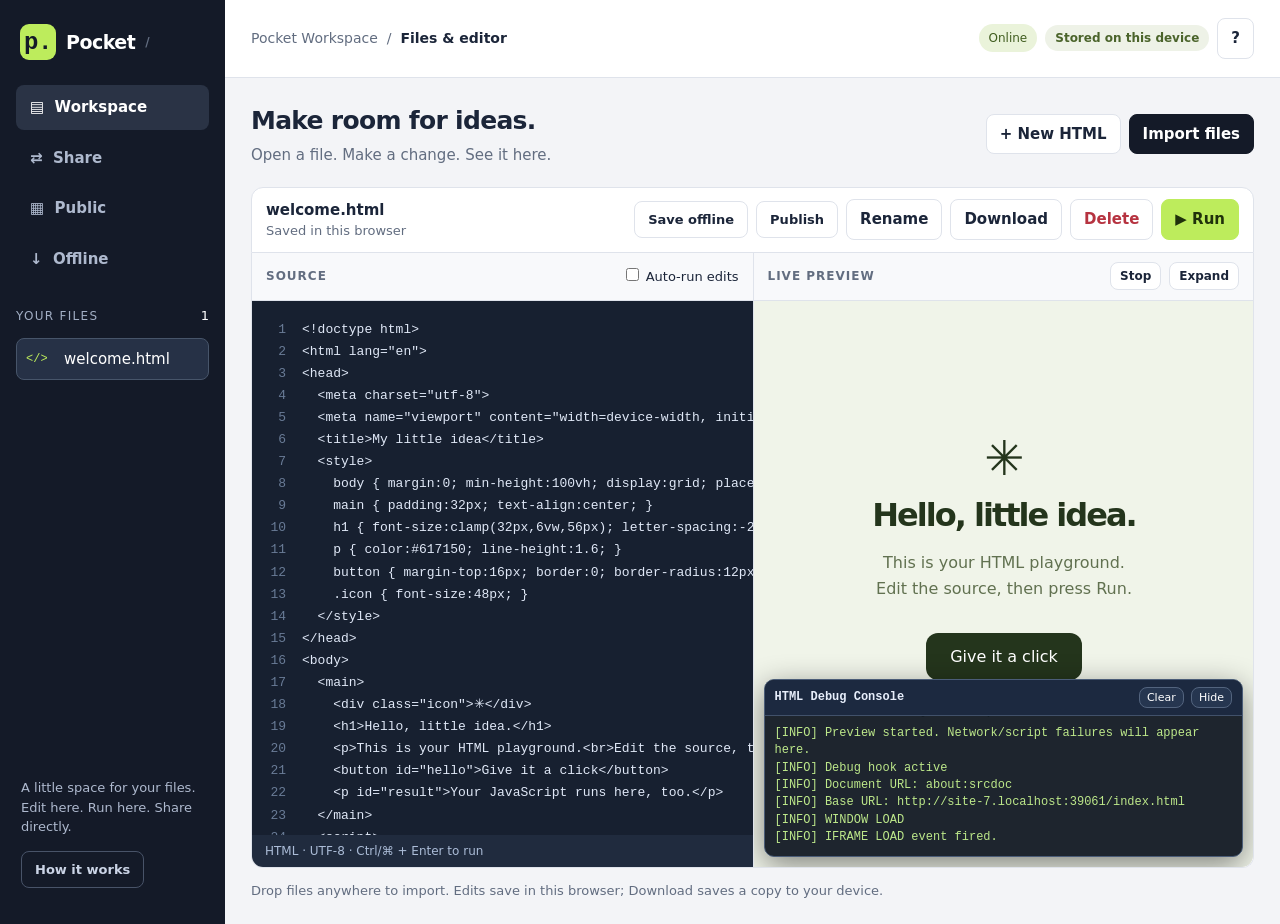
==== commit 261acbf7: "edit 14" ====
--- a/index.html
+++ b/index.html
@@ -83,7 +83,7 @@
 window.addEventListener('load',()=>{send('info','WINDOW LOAD');setTimeout(()=>{for(const r of performance.getEntriesByType('resource')){if(/hktruffled|Build\//i.test(r.name))send('info','RESOURCE '+r.initiatorType+' — '+r.name+' — '+Math.round(r.duration)+' ms — '+Math.round(r.transferSize||0)+' transferred')}},1000)});
 })();<\/script>`;const i=html.search(/<head[^>]*>/i);if(i>=0){const e=html.indexOf('>',i)+1;return html.slice(0,e)+hook+html.slice(e)}return hook+html}
 window.addEventListener('message',e=>{if(e.data&&e.data.__pwdebug)addDebug(e.data.kind||'info',e.data.msg||'')});
-async function run(){flush();stopPreview();const generation=runGeneration,f=current();if(!f)return;try{let node;const type=mime(f.name)!=='application/octet-stream'?mime(f.name):f.blob.type;if(htmlExt.test(f.name)){node=document.createElement('iframe');node.title='Sandboxed HTML preview';node.addEventListener('load',()=>setTimeout(()=>{if(generation===runGeneration)addDebug('info','IFRAME LOAD event fired.')},0));node.addEventListener('error',()=>setTimeout(()=>{if(generation===runGeneration)addDebug('error','IFRAME ERROR event fired.')},0));node.setAttribute('sandbox','allow-scripts allow-same-origin allow-forms allow-modals allow-downloads allow-pointer-lock allow-popups allow-popups-to-escape-sandbox');node.setAttribute('allow','autoplay; fullscreen; gamepad; clipboard-read; clipboard-write');node.setAttribute('allowfullscreen','');const rawHTML=await f.blob.text();const rawBaseMatch=rawHTML.match(/<base\s+[^>]*href=[\"']([^\"']+)[\"']/i);const rawExternalBase=!!(rawBaseMatch&&/^(?:https?:)?\/\//i.test(rawBaseMatch[1]||''));let compiled=rawExternalBase?instrumentHTML(rawHTML):instrumentHTML(await compiledHTML(f));const parsed=new DOMParser().parseFromString(compiled,'text/html');const base=parsed.querySelector('base[href]');const externalBase=base&&/^(?:https?:)?\/\//i.test(base.getAttribute('href')||'');if(externalBase){/* V14: use a real same-origin runner document instead of about:srcdoc. */node.dataset.pocketMode='external-base-runner';let booted=false;node.addEventListener('load',()=>{if(booted)return;booted=true;try{node.contentWindow.postMessage({__pwRunnerBoot:true,html:compiled},location.origin);addDebug('info','V14: external WebGL page sent to same-origin runner.')}catch(e){addDebug('error','V14 RUNNER BOOT FAILED — '+(e&&e.stack||e))}},{once:true});node.src='./webgl-runner.html'}else{node.srcdoc=compiled;setTimeout(()=>{if(generation===runGeneration)addDebug('info','Preview started. Network/script failures will appear here.')},0)}}else if(type.startsWith('image/')){node=document.createElement('img');node.alt=f.name;node.src=objectURL(f.blob)}else if(type.startsWith('audio/')||type.startsWith('video/')){node=document.createElement(type.startsWith('audio/')?'audio':'video');node.controls=true;node.src=objectURL(f.blob)}else if(type==='application/pdf'){node=document.createElement('iframe');node.title='PDF preview';node.setAttribute('sandbox','allow-scripts allow-downloads');node.src=objectURL(new Blob([f.blob],{type:'application/pdf'}))}else if(isText(f)){node=document.createElement('pre');node.textContent=await f.blob.text()}else{node=document.createElement('div');node.className='empty';const h=document.createElement('h3');h.textContent='This file cannot run in a browser.';const p=document.createElement('p');p.className='muted';p.textContent=f.name+' · '+size(f.blob.size)+'\nYou can download it or send it from Share.';node.append(h,p,button('Download file',()=>download(f.blob,f.name)))}if(generation!==runGeneration)return;$('preview').replaceChildren(node);if(innerWidth<=720)setMobile(true)}catch(e){toast('Could not preview this file: '+e.message)}}
+async function run(){flush();stopPreview();const generation=runGeneration,f=current();if(!f)return;try{let node;const type=mime(f.name)!=='application/octet-stream'?mime(f.name):f.blob.type;if(htmlExt.test(f.name)){node=document.createElement('iframe');node.title='Sandboxed HTML preview';node.addEventListener('load',()=>setTimeout(()=>{if(generation===runGeneration)addDebug('info','IFRAME LOAD event fired.')},0));node.addEventListener('error',()=>setTimeout(()=>{if(generation===runGeneration)addDebug('error','IFRAME ERROR event fired.')},0));node.setAttribute('sandbox','allow-scripts allow-same-origin allow-forms allow-modals allow-downloads allow-pointer-lock allow-popups allow-popups-to-escape-sandbox');node.setAttribute('allow','autoplay; fullscreen; gamepad; clipboard-read; clipboard-write');node.setAttribute('allowfullscreen','');const rawHTML=await f.blob.text();const rawBaseMatch=rawHTML.match(/<base\s+[^>]*href=[\"']([^\"']+)[\"']/i);const rawExternalBase=!!(rawBaseMatch&&/^(?:https?:)?\/\//i.test(rawBaseMatch[1]||''));let compiled=rawExternalBase?instrumentHTML(rawHTML):instrumentHTML(await compiledHTML(f));const parsed=new DOMParser().parseFromString(compiled,'text/html');const base=parsed.querySelector('base[href]');const externalBase=base&&/^(?:https?:)?\/\//i.test(base.getAttribute('href')||'');if(externalBase){/* V15: real same-origin runner with READY/BOOT handshake. */node.dataset.pocketMode='external-base-runner';let booted=false,readyTimer=null;const onRunnerMessage=e=>{if(booted||e.source!==node.contentWindow||!e.data||e.data.__pwRunnerReady!==true)return;if(e.origin!==location.origin){addDebug('error','V15 RUNNER ORIGIN MISMATCH — '+e.origin);return}booted=true;clearTimeout(readyTimer);window.removeEventListener('message',onRunnerMessage);try{node.contentWindow.postMessage({__pwRunnerBoot:true,html:compiled},location.origin);addDebug('info','V15: runner READY; external WebGL page sent to same-origin runner.')}catch(err){addDebug('error','V15 RUNNER BOOT FAILED — '+(err&&err.stack||err))}};window.addEventListener('message',onRunnerMessage);readyTimer=setTimeout(()=>{if(booted||generation!==runGeneration)return;window.removeEventListener('message',onRunnerMessage);addDebug('error','V15 RUNNER TIMEOUT — webgl-runner.html did not report READY. Make sure webgl-runner.html was uploaded next to index.html.')},6000);node.src='./webgl-runner.html?v=15'}else{node.srcdoc=compiled;setTimeout(()=>{if(generation===runGeneration)addDebug('info','Preview started. Network/script failures will appear here.')},0)}}else if(type.startsWith('image/')){node=document.createElement('img');node.alt=f.name;node.src=objectURL(f.blob)}else if(type.startsWith('audio/')||type.startsWith('video/')){node=document.createElement(type.startsWith('audio/')?'audio':'video');node.controls=true;node.src=objectURL(f.blob)}else if(type==='application/pdf'){node=document.createElement('iframe');node.title='PDF preview';node.setAttribute('sandbox','allow-scripts allow-downloads');node.src=objectURL(new Blob([f.blob],{type:'application/pdf'}))}else if(isText(f)){node=document.createElement('pre');node.textContent=await f.blob.text()}else{node=document.createElement('div');node.className='empty';const h=document.createElement('h3');h.textContent='This file cannot run in a browser.';const p=document.createElement('p');p.className='muted';p.textContent=f.name+' · '+size(f.blob.size)+'\nYou can download it or send it from Share.';node.append(h,p,button('Download file',()=>download(f.blob,f.name)))}if(generation!==runGeneration)return;$('preview').replaceChildren(node);if(innerWidth<=720)setMobile(true)}catch(e){toast('Could not preview this file: '+e.message)}}
 function download(blob,name){const u=URL.createObjectURL(blob),a=document.createElement('a');a.href=u;a.download=name;document.body.append(a);a.click();a.remove();setTimeout(()=>URL.revokeObjectURL(u),60000)}
 function setMobile(preview){$('workSection').classList.toggle('show-preview',preview);$('previewTab').classList.toggle('selected',preview);$('editorTab').classList.toggle('selected',!preview)}
 function switchTab(share){$('workSection').classList.toggle('hidden',share);$('shareSection').classList.toggle('hidden',!share);$('workspaceNav').classList.toggle('active',!share);$('shareNav').classList.toggle('active',share);$('sectionName').textContent=share?'Peer-to-peer sharing':'Files & editor'}
